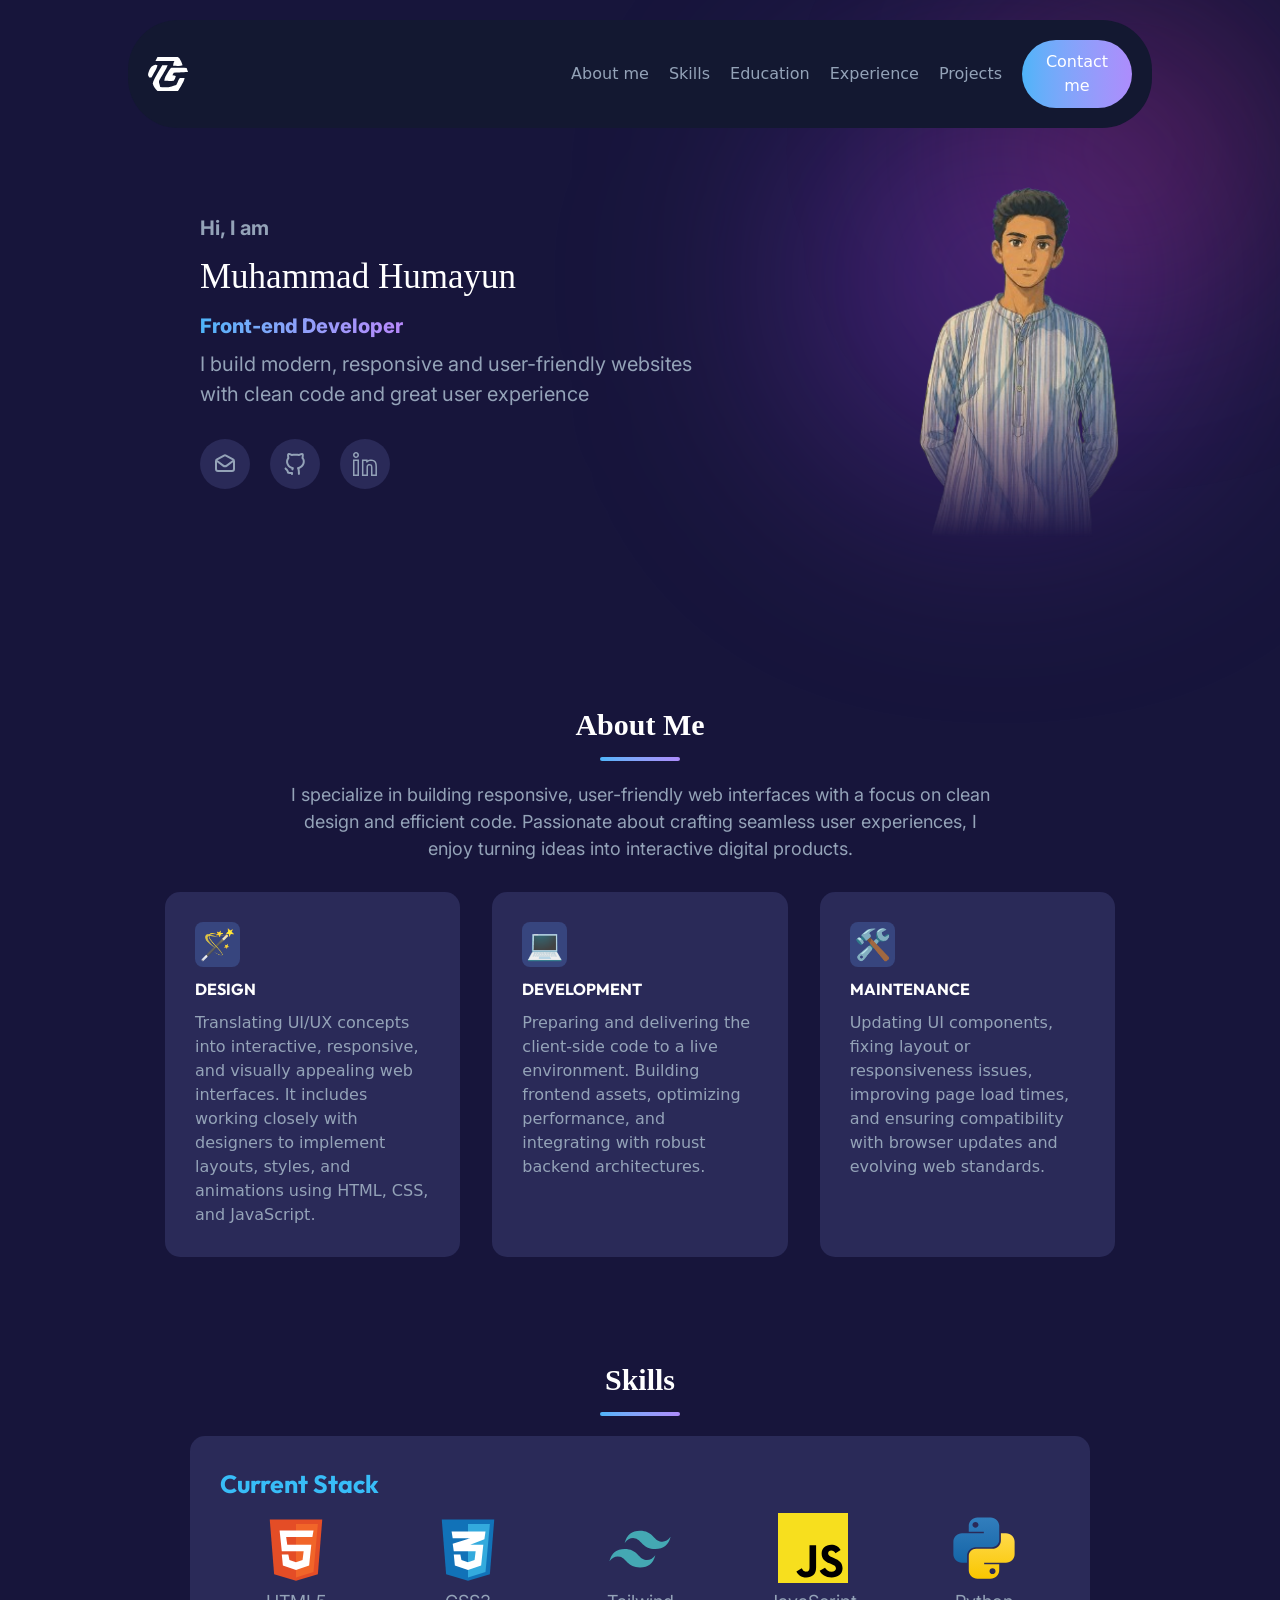
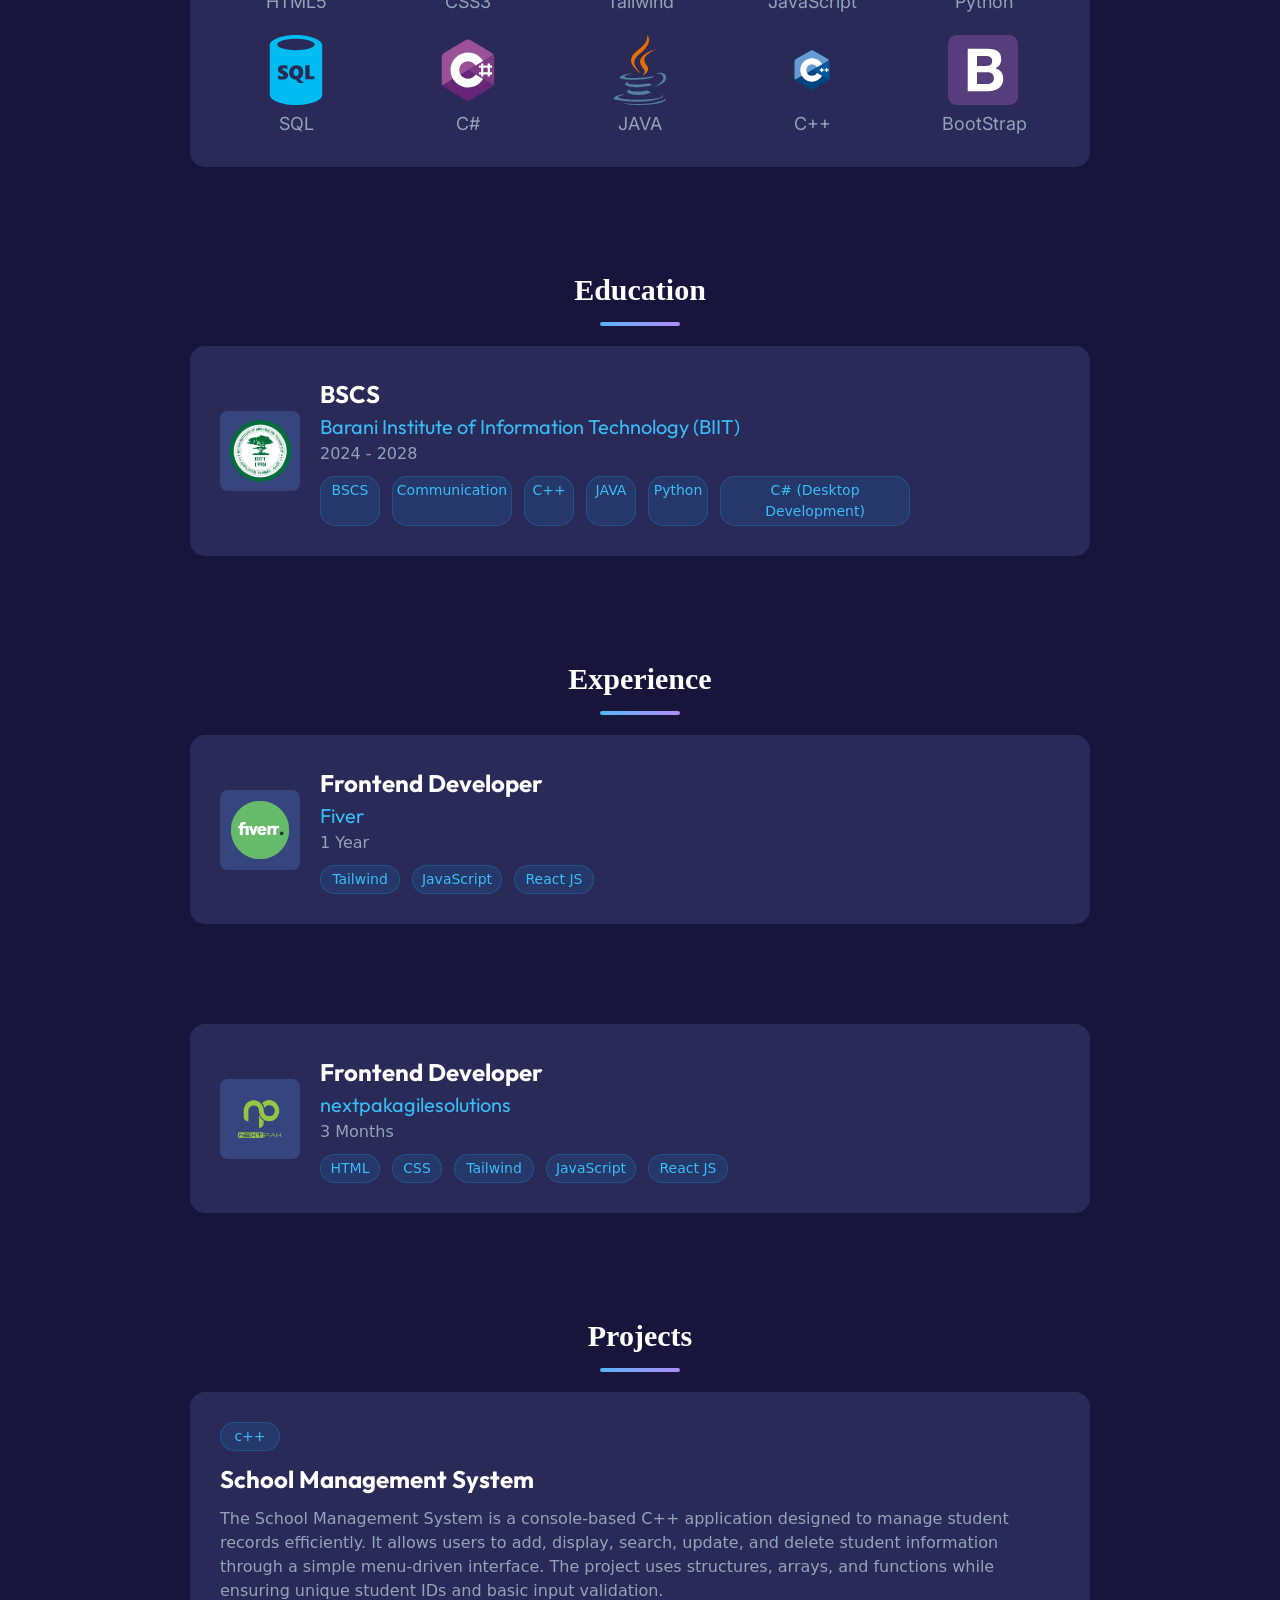
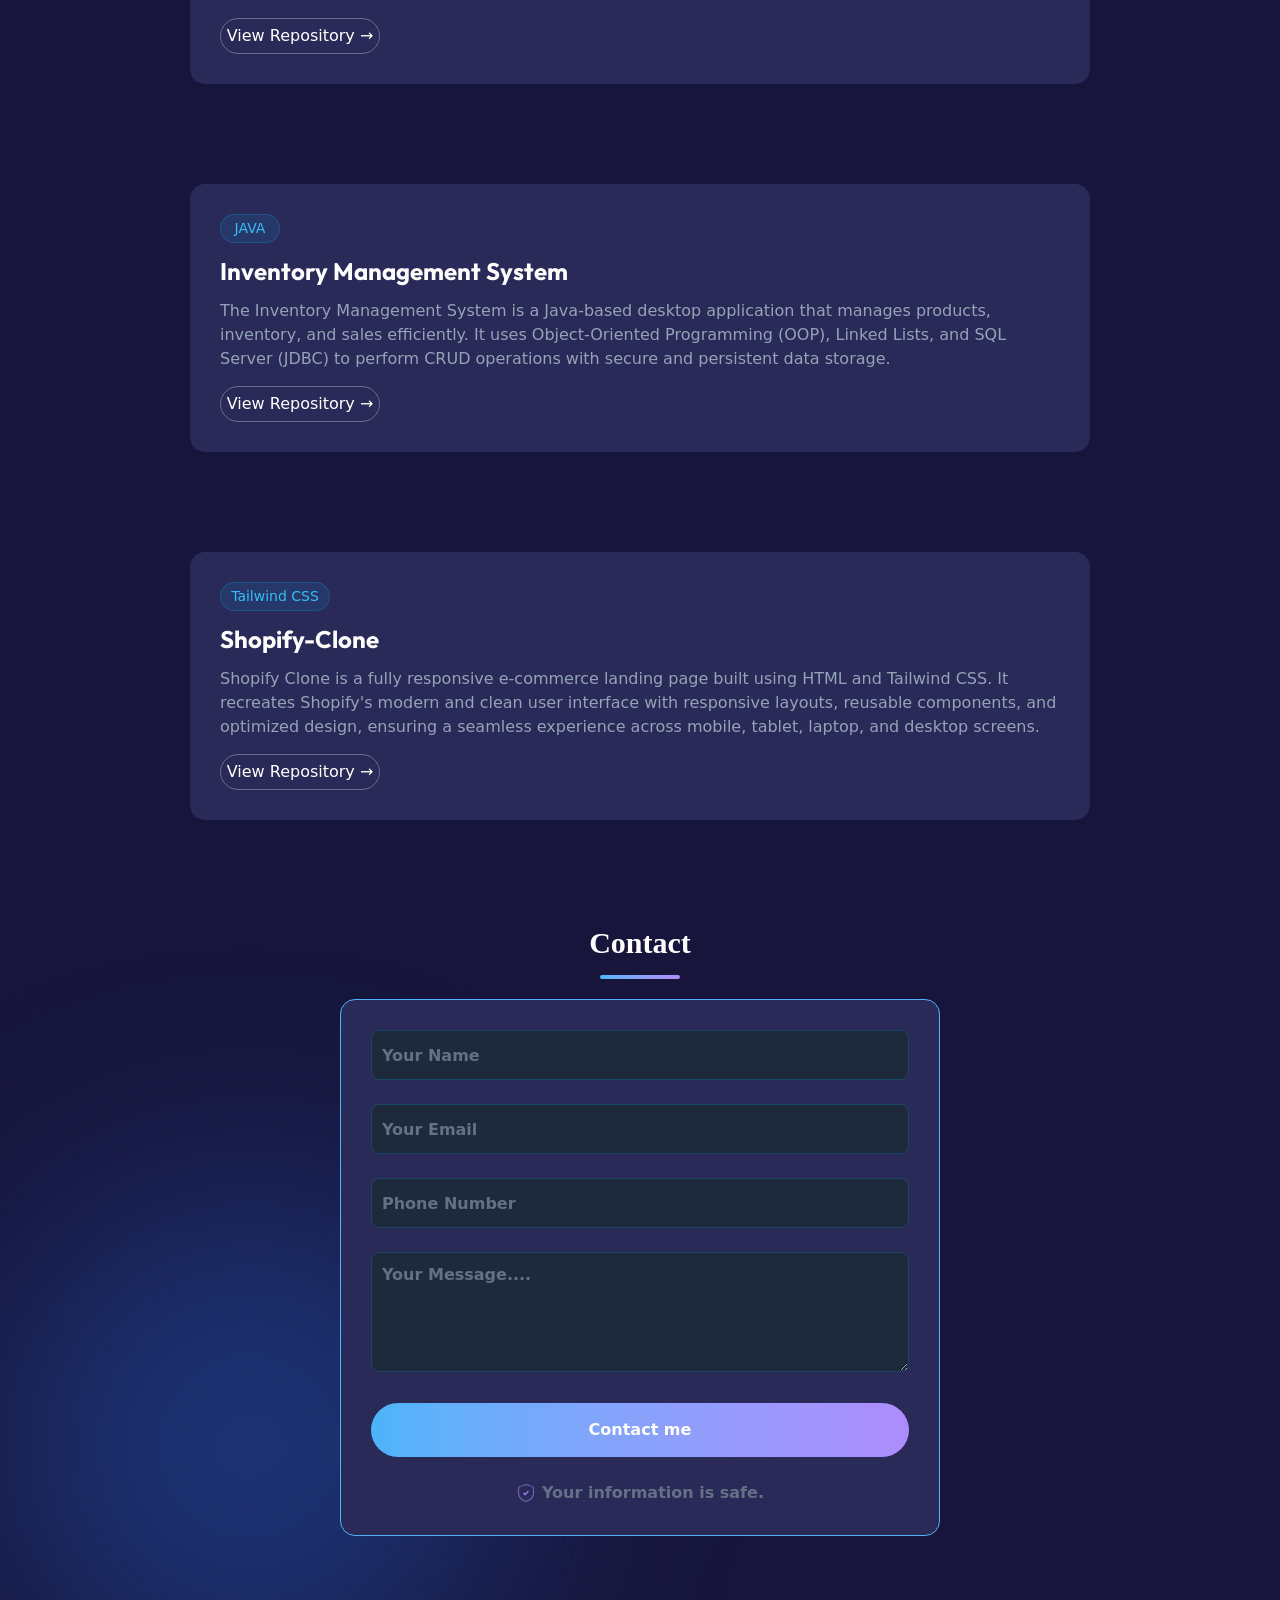
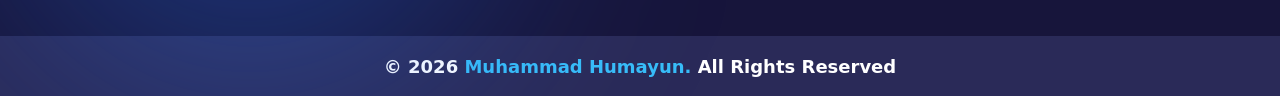
==== index.html @ 706c86c4 "Portfolio finished 01" ====
<!DOCTYPE html>
<html lang="en">

<head>
    <meta charset="UTF-8">
    <meta name="viewport" content="width=device-width, initial-scale=1.0">
    <link rel="stylesheet" href="./src/output.css">
    <link rel="preconnect" href="https://fonts.googleapis.com">
    <link rel="preconnect" href="https://fonts.gstatic.com" crossorigin>
    <link
        href="https://fonts.googleapis.com/css2?family=Bungee&family=Inter:ital,opsz,wght@0,14..32,100..900;1,14..32,100..900&family=Open+Sans:ital,wght@0,300..800;1,300..800&family=Poppins:ital,wght@0,100;0,200;0,300;0,400;0,500;0,600;0,700;0,800;0,900;1,100;1,200;1,300;1,400;1,500;1,600;1,700;1,800;1,900&display=swap"
        rel="stylesheet">
    <link rel="preconnect" href="https://fonts.googleapis.com">
    <link rel="preconnect" href="https://fonts.gstatic.com" crossorigin>
    <link
        href="https://fonts.googleapis.com/css2?family=Bungee&family=Cherry+Cream+Soda&family=Inter:ital,opsz,wght@0,14..32,100..900;1,14..32,100..900&family=Kumar+One+Outline&family=Open+Sans:ital,wght@0,300..800;1,300..800&family=Outfit:wght@100..900&family=Poppins:ital,wght@0,100;0,200;0,300;0,400;0,500;0,600;0,700;0,800;0,900;1,100;1,200;1,300;1,400;1,500;1,600;1,700;1,800;1,900&display=swap"
        rel="stylesheet">
    <link rel="preconnect" href="https://fonts.googleapis.com">
    <link rel="preconnect" href="https://fonts.gstatic.com" crossorigin>
    <link
        href="https://fonts.googleapis.com/css2?family=Bungee&family=Cherry+Cream+Soda&family=Inter:ital,opsz,wght@0,14..32,100..900;1,14..32,100..900&family=Kumar+One+Outline&family=Open+Sans:ital,wght@0,300..800;1,300..800&family=Outfit:wght@100..900&family=Poppins:ital,wght@0,100;0,200;0,300;0,400;0,500;0,600;0,700;0,800;0,900;1,100;1,200;1,300;1,400;1,500;1,600;1,700;1,800;1,900&display=swap"
        rel="stylesheet">
    <link rel="stylesheet" href="https://unpkg.com/aos@2.3.4/dist/aos.css">
    <title>Portfolio</title>

</head>

<body>
    <div class="bg-[#17153B] relative overflow-hidden">
        <div
            class="absolute bottom-0 left-0 w-[500px] h-[500px] bg-blue-500/30 blur-[120px] rounded-full pointer-events-none">
        </div>
        <div
            class="absolute top-20 right-20 w-[400px] h-[400px] bg-purple-500/30 blur-[120px] rounded-full pointer-events-none">
        </div>
        <div
            class="absolute top-0 right-0 w-[300px] h-[300px] bg-pink-500/20 blur-[100px] rounded-full pointer-events-none">
        </div>
        <nav class="z-50 fixed w-[100%] top-0 flex justify-center">
            <nav
                class="bg-[#131831] flex justify-between items-center mt-[20px] p-[20px] w-[80%] rounded-[25px] md:rounded-[50px]">
                <div>
                    <img class="w-[40px]" src="./Icons/LogoWhite.svg" alt="">
                </div>
                <div class="">
                    <ul class="hidden md:flex md:text-[#94a3b8] md:items-center md:gap-5">
                        <li><a href="#About">About me</a></li>
                        <li><a href="#Skills">Skills</a></li>
                        <li><a href="#Education">Education</a></li>
                        <li><a href="#Experience">Experience</a></li>
                        <li><a href="#Projects">Projects</a></li>
                        <li><button
                                class="rounded-[50px] bg-gradient-to-r from-[#4db4f9] to-[#ad8cfc] p-[10px] text-white w-[110px]"><a
                                    href="#Contact">Contact me</a></button></li>
                    </ul>
                </div>
                <div class="md:hidden">
                    <div class="">
                        <input class="peer hidden" type="checkbox" name="menu" id="menu">
                        <label for="menu" class="relative z-[4]">
                            <svg class="absolute top-[-20px] left-[-40px] h-[40px] text-white" viewBox="0 0 24 24"
                                fill="none" xmlns="http://www.w3.org/2000/svg">
                                <g id="SVGRepo_bgCarrier" stroke-width="0"></g>
                                <g id="SVGRepo_tracerCarrier" stroke-linecap="round" stroke-linejoin="round"></g>
                                <g id="SVGRepo_iconCarrier">
                                    <path d="M4 6H20M4 12H20M4 18H20" stroke="#ffffff" stroke-width="2"
                                        stroke-linecap="round" stroke-linejoin="round"></path>
                                </g>
                            </svg>
                        </label>
                        <div
                            class="hidden flex-col items-center fixed top-0 right-0 h-screen w-screen z-[3] peer-checked:flex">
                            <ul
                                class="flex flex-col items-center w-[75%] mt-[100px] bg-[#141931] rounded-[25px] p-[20px] text-[#94a3b8] font-[inter] font-bold">
                                <li class="mb-[20px]"><a href="#About">About me</a></li>
                                <li class="mb-[20px]"><a href="#Skills">Skills</a></li>
                                <li class="mb-[20px]"><a href="#Education">Education</a></li>
                                <li class="mb-[20px]"><a href="#Experience">Experience</a></li>
                                <li class="mb-[20px]"><a href="#Projects">Projects</a></li>
                                <li><button
                                        class="rounded-[50px] bg-gradient-to-r from-[#4db4f9] to-[#ad8cfc] p-[10px] text-white w-[150px]"><a
                                            href="#Contact">Contact me</a></button></li>
                            </ul>
                        </div>
                    </div>
                </div>
            </nav>
        </nav>
        <header
            class="flex justify-between items-center mx-[200px] mt-[145px] xl:mt-[100px] w-[100%] flex-col-reverse xl:flex-row">
            <div
                class="top-[-60px] flex flex-col items-center xl:items-start relative sm:top-[-155px] left-[-205px] xl:top-0 xl:left-0">
                <div class="flex flex-col items-center xl:items-start">
                    <p class="text-[15px] font-[inter] text-[#94a3b8] sm:text-[20px] pb-[8px] font-bold">Hi, I am</p>
                    <p class="text-[20px] mb:text-[25px] font-[cherry_cream_soda] text-white sm:text-[35px] pb-[8px]">
                        Muhammad Humayun
                    </p>
                    <p
                        class="text-[15px] bg-gradient-to-r from-[#4db4f9] to-[#b688fb] bg-clip-text text-transparent sm:text-[20px] font-[inter] font-extrabold pb-[8px]">
                        Front-end Developer</p>
                    <p class="text-[15px] font-[inter] text-[#94a3b8] sm:text-[20px] w-[70%] text-center xl:text-start">
                        I build modern, responsive and user-friendly websites with clean code and great user experience
                    </p>
                </div>
                <div class="flex mt-[30px]">
                    <div class="w-[50px] mr-[20px] p-[13px] rounded-[50px] bg-[#2a2a58]">
                        <a href="https://mail.google.com/" target="_blank"><img
                                src="./Icons/email-open-svgrepo-com.svg" alt=""></a>
                    </div>
                    <div class="w-[50px] mr-[20px] p-[13px] rounded-[50px] bg-[#2a2a58]">
                        <a href="https://github.com/HumayunCoder" target="_blank"><img
                                src="./Icons/github-svgrepo-com (1).svg" alt=""></a>
                    </div>
                    <div class="w-[50px] p-[13px] rounded-[50px] bg-[#2a2a58]">
                        <a href="https://www.linkedin.com/in/humayun-naseer-706833338" target="_blank"><img
                                src="./Icons/linkedin-svgrepo-com (3).svg" alt=""></a>
                    </div>
                </div>
            </div>
            <div>
                <img class="top-[-110px] w-[600px] pointer-events-none [mask-image:linear-gradient(to_bottom,rgba(0,0,0,1)_70%,rgba(0,0,0,0)_100%)] relative sm:top-[-195px] left-[-195px] xl:top-[-65px]"
                    src="./Icons/WhatsApp_Image_2026-06-10_at_3.42.20_PM-removebg-preview.png" alt="">
            </div>
        </header>
        <div class="my-[100px]" id="About" data-aos="fade-up">
            <div class="flex flex-col justify-center items-center">
                <div class="font-[cherry_cream_soda] text-white font-bold text-[30px] mb-[10px]">
                    <p>About Me</p>
                </div>
                <hr
                    class="w-[80px] h-[4px] border-0 bg-gradient-to-r from-[#4db4f9] to-[#ad8cfc] rounded-[5px] mb-[20px]">
                <div
                    class="max-w-[100%] mx-[20px] md:mx-0 text-[16px] md:w-[700px] text-center font-[inter] md:text-[18px] text-[#94a3b8] mb-[30px]">
                    <p>I specialize in building responsive, user-friendly web interfaces with a focus on clean design
                        and efficient code. Passionate about crafting seamless user experiences, I enjoy turning ideas
                        into interactive digital products.</p>
                </div>
            </div>
            <div
                class="grid-cols-1 max-w-[100%] mx-[20px] md:mx-0 md:max-w-[700px] md:mx-auto grid md:grid-cols-2 gap-8 lg:grid-cols-3 lg:max-w-[950px]">
                <div
                    class="rounded-[15px] p-[30px] bg-[#2a2a58] transition duration-300 hover:-translate-y-[10px] hover:shadow-[0_5px_10px_rgba(77,180,249,0.12)]">
                    <div class="mb-[10px] text-[30px] w-[45px] text-center rounded-[8px] bg-[#37457e]">
                        <p>🪄</p>
                    </div>
                    <div>
                        <p class="text-white mb-[10px] font-bold font-[Outfit]">DESIGN</p>
                    </div>
                    <div class="text-[inter] text-[#94a3b8] text-[16px]">
                        <p>Translating UI/UX concepts into interactive, responsive, and visually appealing web
                            interfaces. It includes working closely with designers to implement layouts, styles, and
                            animations using HTML, CSS, and JavaScript.</p>
                    </div>
                </div>
                <div
                    class="rounded-[15px] p-[30px] bg-[#2a2a58] transition duration-300 hover:-translate-y-[10px] hover:shadow-[0_5px_10px_rgba(77,180,249,0.12)]">
                    <div class="mb-[10px] text-[30px] w-[45px] text-center rounded-[8px] bg-[#37457e]">
                        <p>💻</p>
                    </div>
                    <div class="text-white mb-[10px] font-bold font-[Outfit]">
                        <p>DEVELOPMENT</p>
                    </div>
                    <div class="text-[inter] text-[#94a3b8] text-[16px]">
                        <p>Preparing and delivering the client-side code to a live environment. Building frontend
                            assets, optimizing performance, and integrating with robust backend architectures.</p>
                    </div>
                </div>
                <div
                    class="rounded-[15px] p-[30px] bg-[#2a2a58] transition duration-300 hover:-translate-y-[10px] hover:shadow-[0_5px_10px_rgba(77,180,249,0.12)]">
                    <div class="mb-[10px] text-[30px] w-[45px] text-center rounded-[8px] bg-[#37457e]">
                        <p>🛠️</p>
                    </div>
                    <div>
                        <p class="text-white mb-[10px] font-bold font-[Outfit]">MAINTENANCE</p>
                    </div>
                    <div class="text-[inter] text-[#94a3b8] text-[16px]">
                        <p>Updating UI components, fixing layout or responsiveness issues, improving page load times,
                            and ensuring compatibility with browser updates and evolving web standards.</p>
                    </div>
                </div>
            </div>
        </div>
        <div id="Skills" data-aos="fade-up">
            <div class="flex flex-col justify-center items-center">
                <div class="font-[cherry_cream_soda] text-white font-bold text-[30px] mb-[10px]">Skills</div>
                <hr
                    class="w-[80px] h-[4px] border-0 bg-gradient-to-r from-[#4db4f9] to-[#ad8cfc] rounded-[5px] mb-[20px]">
            </div>

            <div
                class="bg-[#2a2a58] rounded-[15px] max-w-[100%] mx-[20px] md:mx-0 md:max-w-[730px] lg:max-w-[900px] md:mx-auto mb-[100px] p-[10px] sm:p-[30px]">
                <p class="text-[#38bdf8] font-[Outfit] text-[20px] sm:text-[25px] font-bold pb-[10px]">Current Stack</p>
                <div class="grid grid-cols-3 sm:grid-cols-4 md:grid-cols-5 gap-5 justify-items-center text-center">
                    <div class="transition duration-300 hover:-translate-y-[10px]">
                        <svg class="w-[40px] sm:w-[70px]" viewBox="0 0 32 32" fill="none"
                            xmlns="http://www.w3.org/2000/svg">
                            <g id="SVGRepo_bgCarrier" stroke-width="0"></g>
                            <g id="SVGRepo_tracerCarrier" stroke-linecap="round" stroke-linejoin="round"></g>
                            <g id="SVGRepo_iconCarrier">
                                <path d="M6 28L4 3H28L26 28L16 31L6 28Z" fill="#E44D26"></path>
                                <path d="M26 5H16V29.5L24 27L26 5Z" fill="#F16529"></path>
                                <path
                                    d="M9.5 17.5L8.5 8H24L23.5 11H11.5L12 14.5H23L22 24L16 26L10 24L9.5 19H12.5L13 21.5L16 22.5L19 21.5L19.5 17.5H9.5Z"
                                    fill="white"></path>
                            </g>
                        </svg>
                        <p class="font-[Inter] text-[14px] sm:text-[18px] text-[#94a3b8] pt-[5px]">HTML5</p>
                    </div>
                    <div class="transition duration-300 hover:-translate-y-[10px]">
                        <svg class="w-[40px] sm:w-[70px]" viewBox="0 0 32 32" fill="none"
                            xmlns="http://www.w3.org/2000/svg">
                            <g id="SVGRepo_bgCarrier" stroke-width="0"></g>
                            <g id="SVGRepo_tracerCarrier" stroke-linecap="round" stroke-linejoin="round"></g>
                            <g id="SVGRepo_iconCarrier">
                                <path d="M6 28L4 3H28L26 28L16 31L6 28Z" fill="#1172B8"></path>
                                <path d="M26 5H16V29.5L24 27L26 5Z" fill="#33AADD"></path>
                                <path
                                    d="M19.5 17.5H9.5L9 14L17 11.5H9L8.5 8.5H24L23.5 12L17 14.5H23L22 24L16 26L10 24L9.5 19H12.5L13 21.5L16 22.5L19 21.5L19.5 17.5Z"
                                    fill="white"></path>
                            </g>
                        </svg>
                        <p class="font-[Inter] text-[14px] sm:text-[18px] text-[#94a3b8] pt-[5px]">CSS3</p>
                    </div>
                    <div class="transition duration-300 hover:-translate-y-[10px]">
                        <svg class="w-[40px] sm:w-[70px]" viewBox="0 0 32 32" xmlns="http://www.w3.org/2000/svg"
                            fill="#000000">
                            <g id="SVGRepo_bgCarrier" stroke-width="0"></g>
                            <g id="SVGRepo_tracerCarrier" stroke-linecap="round" stroke-linejoin="round"></g>
                            <g id="SVGRepo_iconCarrier">
                                <title>file_type_tailwind</title>
                                <path
                                    d="M9,13.7q1.4-5.6,7-5.6c5.6,0,6.3,4.2,9.1,4.9q2.8.7,4.9-2.1-1.4,5.6-7,5.6c-5.6,0-6.3-4.2-9.1-4.9Q11.1,10.9,9,13.7ZM2,22.1q1.4-5.6,7-5.6c5.6,0,6.3,4.2,9.1,4.9q2.8.7,4.9-2.1-1.4,5.6-7,5.6c-5.6,0-6.3-4.2-9.1-4.9Q4.1,19.3,2,22.1Z"
                                    style="fill:#44a8b3"></path>
                            </g>
                        </svg>
                        <p class="font-[Inter] text-[14px] sm:text-[18px] text-[#94a3b8] pt-[5px]">Tailwind</p>
                    </div>
                    <div class="transition duration-300 hover:-translate-y-[10px]">
                        <svg class="w-[40px] sm:w-[70px] ml-[15px] sm:ml-[10px]" viewBox="0 0 256 256" version="1.1"
                            xmlns="http://www.w3.org/2000/svg" xmlns:xlink="http://www.w3.org/1999/xlink"
                            preserveAspectRatio="xMidYMid" fill="#000000">
                            <g id="SVGRepo_bgCarrier" stroke-width="0"></g>
                            <g id="SVGRepo_tracerCarrier" stroke-linecap="round" stroke-linejoin="round"></g>
                            <g id="SVGRepo_iconCarrier">
                                <g>
                                    <path d="M0,0 L256,0 L256,256 L0,256 L0,0 Z" fill="#F7DF1E"> </path>
                                    <path
                                        d="M67.311746,213.932292 L86.902654,202.076241 C90.6821079,208.777346 94.1202286,214.447137 102.367086,214.447137 C110.272203,214.447137 115.256076,211.354819 115.256076,199.326883 L115.256076,117.528787 L139.313575,117.528787 L139.313575,199.666997 C139.313575,224.58433 124.707759,235.925943 103.3984,235.925943 C84.1532952,235.925943 72.9819429,225.958603 67.3113397,213.93026"
                                        fill="#000000"> </path>
                                    <path
                                        d="M152.380952,211.354413 L171.969422,200.0128 C177.125994,208.433981 183.827911,214.619835 195.684368,214.619835 C205.652521,214.619835 212.009041,209.635962 212.009041,202.762159 C212.009041,194.513676 205.479416,191.592025 194.481168,186.78207 L188.468419,184.202565 C171.111213,176.81473 159.597308,167.53534 159.597308,147.944838 C159.597308,129.901308 173.344508,116.153295 194.825752,116.153295 C210.119924,116.153295 221.117765,121.48094 229.021663,135.400432 L210.29059,147.428775 C206.166146,140.040127 201.699556,137.119289 194.826159,137.119289 C187.78047,137.119289 183.312254,141.587098 183.312254,147.428775 C183.312254,154.646349 187.78047,157.568406 198.089956,162.036622 L204.103924,164.614095 C224.553448,173.378641 236.067352,182.313448 236.067352,202.418387 C236.067352,224.071924 219.055137,235.927975 196.200432,235.927975 C173.860978,235.927975 159.425829,225.274311 152.381359,211.354413"
                                        fill="#000000"> </path>
                                </g>
                            </g>
                        </svg>
                        <p class="font-[Inter] text-[14px] sm:text-[18px] text-[#94a3b8] pt-[5px]">JavaScript</p>
                    </div>
                    <div class="transition duration-300 hover:-translate-y-[10px]">
                        <svg class="w-[40px] sm:w-[70px]" viewBox="0 0 32 32" fill="none"
                            xmlns="http://www.w3.org/2000/svg">
                            <g id="SVGRepo_bgCarrier" stroke-width="0"></g>
                            <g id="SVGRepo_tracerCarrier" stroke-linecap="round" stroke-linejoin="round"></g>
                            <g id="SVGRepo_iconCarrier">
                                <path fill-rule="evenodd" clip-rule="evenodd"
                                    d="M13.0164 2C10.8193 2 9.03825 3.72453 9.03825 5.85185V8.51852H15.9235V9.25926H5.97814C3.78107 9.25926 2 10.9838 2 13.1111L2 18.8889C2 21.0162 3.78107 22.7407 5.97814 22.7407H8.27322V19.4815C8.27322 17.3542 10.0543 15.6296 12.2514 15.6296H19.5956C21.4547 15.6296 22.9617 14.1704 22.9617 12.3704V5.85185C22.9617 3.72453 21.1807 2 18.9836 2H13.0164ZM12.0984 6.74074C12.8589 6.74074 13.4754 6.14378 13.4754 5.40741C13.4754 4.67103 12.8589 4.07407 12.0984 4.07407C11.3378 4.07407 10.7213 4.67103 10.7213 5.40741C10.7213 6.14378 11.3378 6.74074 12.0984 6.74074Z"
                                    fill="url(#paint0_linear_87_8204)"></path>
                                <path fill-rule="evenodd" clip-rule="evenodd"
                                    d="M18.9834 30C21.1805 30 22.9616 28.2755 22.9616 26.1482V23.4815L16.0763 23.4815L16.0763 22.7408L26.0217 22.7408C28.2188 22.7408 29.9998 21.0162 29.9998 18.8889V13.1111C29.9998 10.9838 28.2188 9.25928 26.0217 9.25928L23.7266 9.25928V12.5185C23.7266 14.6459 21.9455 16.3704 19.7485 16.3704L12.4042 16.3704C10.5451 16.3704 9.03809 17.8296 9.03809 19.6296L9.03809 26.1482C9.03809 28.2755 10.8192 30 13.0162 30H18.9834ZM19.9015 25.2593C19.1409 25.2593 18.5244 25.8562 18.5244 26.5926C18.5244 27.329 19.1409 27.9259 19.9015 27.9259C20.662 27.9259 21.2785 27.329 21.2785 26.5926C21.2785 25.8562 20.662 25.2593 19.9015 25.2593Z"
                                    fill="url(#paint1_linear_87_8204)"></path>
                                <defs>
                                    <linearGradient id="paint0_linear_87_8204" x1="12.4809" y1="2" x2="12.4809"
                                        y2="22.7407" gradientUnits="userSpaceOnUse">
                                        <stop stop-color="#327EBD"></stop>
                                        <stop offset="1" stop-color="#1565A7"></stop>
                                    </linearGradient>
                                    <linearGradient id="paint1_linear_87_8204" x1="19.519" y1="9.25928" x2="19.519"
                                        y2="30" gradientUnits="userSpaceOnUse">
                                        <stop stop-color="#FFDA4B"></stop>
                                        <stop offset="1" stop-color="#F9C600"></stop>
                                    </linearGradient>
                                </defs>
                            </g>
                        </svg>
                        <p class="font-[Inter] text-[14px] sm:text-[18px] text-[#94a3b8] pt-[5px]">Python</p>
                    </div>
                    <div class="transition duration-300 hover:-translate-y-[10px]">
                        <svg class="w-[40px] sm:w-[70px]" viewBox="-8.78 0 70 70"
                            xmlns:dc="http://purl.org/dc/elements/1.1/" xmlns:cc="http://creativecommons.org/ns#"
                            xmlns:rdf="http://www.w3.org/1999/02/22-rdf-syntax-ns#" xmlns="http://www.w3.org/2000/svg"
                            fill="#000000">
                            <g id="SVGRepo_bgCarrier" stroke-width="0"></g>
                            <g id="SVGRepo_tracerCarrier" stroke-linecap="round" stroke-linejoin="round"></g>
                            <g id="SVGRepo_iconCarrier">
                                <metadata>
                                    <rdf:rdf>
                                        <cc:work>
                                            <dc:subject> Data </dc:subject>
                                            <dc:identifier> sql-database-generic </dc:identifier>
                                            <dc:title> SQL Database (Generic) </dc:title>
                                            <dc:format> image/svg+xml </dc:format>
                                            <dc:publisher> Amido Limited </dc:publisher>
                                            <dc:creator> Richard Slater </dc:creator>
                                            <dc:type rdf:resource="http://purl.org/dc/dcmitype/StillImage"></dc:type>
                                        </cc:work>
                                    </rdf:rdf>
                                </metadata>
                                <path
                                    d="m 852.97077,1013.9363 c -6.55238,-0.4723 -13.02857,-2.1216 -17.00034,-4.3296 -2.26232,-1.2576 -3.98589,-2.8032 -4.66223,-4.1807 l -0.4024,-0.8196 0,-25.70807 0,-25.7081 0.31843,-0.6465 c 1.42297,-2.889 5.96432,-5.4935 12.30378,-7.0562 2.15195,-0.5305 5.2586,-1.0588 7.79304,-1.3252 2.58797,-0.2721 9.44765,-0.2307 12.02919,0.073 6.86123,0.8061 12.69967,2.6108 16.29768,5.0377 1.38756,0.9359 2.81137,2.4334 3.29371,3.4642 l 0.41358,0.8838 -0.0354,25.6303 -0.0354,25.63047 -0.33195,0.6744 c -0.18257,0.3709 -0.73406,1.1007 -1.22553,1.6216 -2.99181,3.1715 -9.40919,5.5176 -17.8267,6.5172 -1.71567,0.2038 -9.16916,0.3686 -10.92937,0.2417 z m 12.07501,-22.02839 c -0.0252,-0.0657 -1.00472,-0.93831 -2.17671,-1.93922 -1.17199,-1.00091 -2.18138,-1.86687 -2.24309,-1.92436 -0.0617,-0.0575 0.15481,-0.26106 0.48117,-0.45237 0.32635,-0.19131 0.95163,-0.7235 1.3895,-1.18265 1.2805,-1.34272 1.88466,-3.00131 1.88466,-5.17388 0,-2.1388 -0.65162,-3.8645 -1.95671,-5.1818 -1.31533,-1.3278 -2.82554,-1.8983 -5.02486,-1.8983 -3.39007,0 -5.99368,1.9781 -6.82468,5.1851 -0.28586,1.1031 -0.28432,3.33211 0.003,4.31023 0.74941,2.55136 2.79044,4.40434 5.33062,4.83946 0.8596,0.14724 0.97605,0.21071 1.5621,0.85144 0.34829,0.38078 1.06301,1.14085 1.58827,1.68904 l 0.95501,0.9967 2.53878,0 c 1.39633,0 2.51816,-0.0537 2.49296,-0.11939 z m -8.70653,-7.10848 c -0.61119,-0.31868 -0.84225,-0.56599 -1.19079,-1.27453 -0.26919,-0.54724 -0.31522,-0.85851 -0.31824,-2.15197 -0.003,-1.3143 0.0388,-1.5983 0.31987,-2.169 0.45985,-0.9339 1.09355,-1.376 2.07384,-1.4469 1.36454,-0.099 2.15217,0.5707 2.56498,2.1801 0.50612,1.97321 -0.0504,4.07107 -1.26471,4.76729 -0.63707,0.36527 -1.58737,0.40659 -2.18495,0.095 z m -11.25315,3.66269 c 2.66179,-0.5048 4.1728,-2.0528 4.1728,-4.27495 0,-1.97137 -0.97548,-3.12004 -3.6716,-4.32364 -1.54338,-0.689 -2.10241,-1.1215 -2.10241,-1.6268 0,-0.4188 0.53052,-0.8777 1.14813,-0.993 0.60302,-0.1126 2.20237,0.1652 3.14683,0.5467 l 0.79167,0.3198 0,-1.7524 0,-1.7525 -0.85923,-0.1906 c -0.53103,-0.1178 -1.64689,-0.1885 -2.92137,-0.1849 -1.80528,0 -2.15881,0.044 -2.83818,0.3138 -1.98445,0.7878 -2.92613,2.1298 -2.91107,4.1485 0.0141,1.8898 1.01108,3.06864 3.49227,4.12912 1.46399,0.62572 2.05076,1.10218 2.05076,1.66522 0,1.1965 -1.99362,1.34375 -4.10437,0.30315 -0.57805,-0.28498 -1.09739,-0.54137 -1.1541,-0.56976 -0.0567,-0.0284 -0.10311,0.79023 -0.10311,1.81917 0,1.86239 0.002,1.87137 0.33919,1.99974 1.26979,0.48278 4.07626,0.69787 5.52379,0.42335 z m 30.4308,-1.72766 0,-1.58098 -2.40584,0 -2.40583,0 0,-5.43035 0,-5.4303 -2.13089,0 -2.13088,0 0,7.0113 0,7.01131 4.53672,0 4.53672,0 0,-1.58098 z m -14.84745,-27.70503 c 4.23447,-0.2937 7.4086,-0.8482 10.20178,-1.7821 2.78264,-0.9304 4.42643,-2.0562 4.79413,-3.2834 0.14166,-0.4729 0.13146,-0.6523 -0.0665,-1.1708 -0.88775,-2.3245 -5.84694,-4.1104 -13.42493,-4.8345 -3.24154,-0.3098 -9.13671,-0.2094 -12.22745,0.2081 -4.71604,0.6372 -8.54333,1.8208 -10.2451,3.1683 -3.44251,2.726 0.19793,5.7242 8.66397,7.1354 3.67084,0.6119 8.42674,0.828 12.30414,0.559 z"
                                    fill="#00bcf2" transform="translate(-830.906 -943.981)"></path>
                            </g>
                        </svg>
                        <p class="font-[Inter] text-[14px] sm:text-[18px] text-[#94a3b8] pt-[5px]">SQL</p>
                    </div>
                    <div class="transition duration-300 hover:-translate-y-[10px]">
                        <svg class="w-[40px] sm:w-[70px]" viewBox="0 0 32 32" fill="none"
                            xmlns="http://www.w3.org/2000/svg">
                            <g id="SVGRepo_bgCarrier" stroke-width="0"></g>
                            <g id="SVGRepo_tracerCarrier" stroke-linecap="round" stroke-linejoin="round"></g>
                            <g id="SVGRepo_iconCarrier">
                                <path
                                    d="M27.6947 22.9999C27.883 22.6617 28 22.2807 28 21.9385V10.0613C28 9.71913 27.8831 9.33818 27.6947 9L16 16L27.6947 22.9999Z"
                                    fill="#7F3A86"></path>
                                <path
                                    d="M17.0395 29.7433L26.9611 23.8047C27.2469 23.6336 27.5067 23.3382 27.695 23L16.0003 16L4.30566 23C4.49398 23.3382 4.75382 23.6337 5.03955 23.8047L14.9611 29.7433C15.5326 30.0855 16.468 30.0855 17.0395 29.7433Z"
                                    fill="#662579"></path>
                                <path
                                    d="M27.6947 8.99996C27.5064 8.6617 27.2465 8.36629 26.9608 8.19521L17.0392 2.25662C16.4677 1.91446 15.5323 1.91446 14.9608 2.25662L5.03922 8.19521C4.46761 8.53729 4 9.37709 4 10.0613V21.9386C4 22.2807 4.11694 22.6618 4.30533 23L16 16L27.6947 8.99996Z"
                                    fill="#9A5196"></path>
                                <path
                                    d="M16.0385 24C11.6061 24 8 20.4112 8 16C8 11.5888 11.6061 8 16.0385 8C18.8458 8 21.4674 9.47569 22.919 11.8618L19.4765 13.9265C18.7492 12.736 17.4399 12 16.0385 12C13.8222 12 12.0193 13.7944 12.0193 16C12.0193 18.2056 13.8222 20 16.0385 20C17.4362 20 18.7421 19.2681 19.4707 18.0832L22.9205 20.1359C21.4692 22.5234 18.8467 24 16.0385 24Z"
                                    fill="white"></path>
                                <path fill-rule="evenodd" clip-rule="evenodd"
                                    d="M25.0001 13V13.9974H22.9999V13H22.0001V13.9974H21V15H22.0001V16.9948H21V18H22.0001V19H22.9999L23 18H25.0001V19H25.9999V18H27V17H25.9999V15H27V13.9974H25.9999V13H25.0001ZM25.0001 17V15H22.9999V16.9948L25.0001 17Z"
                                    fill="white"></path>
                            </g>
                        </svg>
                        <p class="font-[Inter] text-[14px] sm:text-[18px] text-[#94a3b8] pt-[5px]">C#</p>
                    </div>
                    <div class="transition duration-300 hover:-translate-y-[10px]">
                        <svg class="w-[40px] sm:w-[70px]" viewBox="0 0 32 32" fill="none"
                            xmlns="http://www.w3.org/2000/svg">
                            <g id="SVGRepo_bgCarrier" stroke-width="0"></g>
                            <g id="SVGRepo_tracerCarrier" stroke-linecap="round" stroke-linejoin="round"></g>
                            <g id="SVGRepo_iconCarrier">
                                <path
                                    d="M16.0497 8.44062C22.6378 3.32607 19.2566 0 19.2566 0C19.7598 5.28738 13.813 6.53583 12.2189 10.1692C11.1312 12.6485 12.9638 14.8193 16.0475 17.5554C15.7749 16.9494 15.3544 16.3606 14.9288 15.7645C13.4769 13.7313 11.9645 11.6132 16.0497 8.44062Z"
                                    fill="#E76F00"></path>
                                <path
                                    d="M17.1015 18.677C17.1015 18.677 19.0835 17.0779 17.5139 15.3008C12.1931 9.27186 23.3333 6.53583 23.3333 6.53583C16.5317 9.8125 17.5471 11.7574 19.2567 14.1202C21.0871 16.6538 17.1015 18.677 17.1015 18.677Z"
                                    fill="#E76F00"></path>
                                <path
                                    d="M22.937 23.4456C29.0423 20.3258 26.2195 17.3278 24.2492 17.7317C23.7662 17.8305 23.5509 17.9162 23.5509 17.9162C23.5509 17.9162 23.7302 17.64 24.0726 17.5204C27.9705 16.1729 30.9682 21.4949 22.8143 23.6028C22.8143 23.6029 22.9088 23.5198 22.937 23.4456Z"
                                    fill="#5382A1"></path>
                                <path
                                    d="M10.233 19.4969C6.41312 18.9953 12.3275 17.6139 12.3275 17.6139C12.3275 17.6139 10.0307 17.4616 7.20592 18.8043C3.86577 20.3932 15.4681 21.1158 21.474 19.5625C22.0984 19.1432 22.9614 18.7798 22.9614 18.7798C22.9614 18.7798 20.5037 19.2114 18.0561 19.4145C15.0612 19.6612 11.8459 19.7093 10.233 19.4969Z"
                                    fill="#5382A1"></path>
                                <path
                                    d="M11.6864 22.4758C9.55624 22.2592 10.951 21.2439 10.951 21.2439C5.43898 23.0429 14.0178 25.083 21.7199 22.8682C20.9012 22.5844 20.3806 22.0653 20.3806 22.0653C16.6163 22.7781 14.441 22.7553 11.6864 22.4758Z"
                                    fill="#5382A1"></path>
                                <path
                                    d="M12.6145 25.6991C10.486 25.4585 11.7295 24.7474 11.7295 24.7474C6.72594 26.1222 14.7729 28.9625 21.1433 26.2777C20.0999 25.8787 19.3528 25.4181 19.3528 25.4181C16.5111 25.9469 15.1931 25.9884 12.6145 25.6991Z"
                                    fill="#5382A1"></path>
                                <path
                                    d="M25.9387 27.3388C25.9387 27.3388 26.8589 28.0844 24.9252 28.6612C21.2481 29.7566 9.62093 30.0874 6.39094 28.7049C5.22984 28.2082 7.40723 27.5189 8.09215 27.3742C8.80646 27.2219 9.21466 27.2503 9.21466 27.2503C7.9234 26.3558 0.868489 29.0067 5.63111 29.7659C18.6195 31.8372 29.3077 28.8331 25.9387 27.3388Z"
                                    fill="#5382A1"></path>
                                <path
                                    d="M28 28.9679C27.7869 31.6947 18.7877 32.2683 12.9274 31.8994C9.10432 31.6583 8.33812 31.0558 8.32691 31.047C11.9859 31.6402 18.1549 31.7482 23.1568 30.8225C27.5903 30.0016 28 28.9679 28 28.9679Z"
                                    fill="#5382A1"></path>
                            </g>
                        </svg>
                        <p class="font-[Inter] text-[14px] sm:text-[18px] text-[#94a3b8] pt-[5px]">JAVA</p>
                    </div>
                    <div class="transition duration-300 hover:-translate-y-[10px]">
                        <svg class="w-[40px] sm:w-[70px]" viewBox="0 0 64 64" fill="none"
                            xmlns="http://www.w3.org/2000/svg">
                            <g id="SVGRepo_bgCarrier" stroke-width="0"></g>
                            <g id="SVGRepo_tracerCarrier" stroke-linecap="round" stroke-linejoin="round"></g>
                            <g id="SVGRepo_iconCarrier">
                                <path
                                    d="M47.593 41.008c.251-.435.407-.925.407-1.365V24.367c0-.44-.156-.93-.407-1.364L32 32.005l15.593 9.003z"
                                    fill="#00599C"></path>
                                <path
                                    d="m33.386 49.68 13.228-7.637c.381-.22.728-.6.979-1.035L32 32.005l-15.593 9.003c.251.435.598.815.979 1.035l13.228 7.637c.762.44 2.01.44 2.772 0z"
                                    fill="#004482"></path>
                                <path
                                    d="M47.593 23.003c-.251-.436-.598-.815-.979-1.035L33.386 14.33c-.762-.44-2.01-.44-2.772 0l-13.228 7.638c-.762.44-1.386 1.52-1.386 2.4v15.275c0 .44.156.93.407 1.365L32 32.005l15.593-9.002z"
                                    fill="#659AD2"></path>
                                <path
                                    d="M32 42.672c-5.882 0-10.667-4.785-10.667-10.667S26.118 21.338 32 21.338c3.795 0 7.335 2.043 9.237 5.33l-4.616 2.672A5.356 5.356 0 0 0 32 26.672a5.34 5.34 0 0 0-5.333 5.333A5.34 5.34 0 0 0 32 37.34a5.356 5.356 0 0 0 4.621-2.669l4.616 2.671A10.705 10.705 0 0 1 32 42.671z"
                                    fill="#ffffff"></path>
                                <path
                                    d="M42.667 31.413H41.48v-1.186h-1.185v1.186h-1.185v1.185h1.185v1.185h1.185v-1.185h1.186v-1.185zM47.111 31.413h-1.185v-1.186H44.74v1.186h-1.185v1.185h1.185v1.185h1.185v-1.185h1.185v-1.185z"
                                    fill="#ffffff"></path>
                            </g>
                        </svg>
                        <p class="font-[Inter] text-[18px] text-[#94a3b8] pt-[5px]">C++</p>
                    </div>
                    <div class="transition duration-300 hover:-translate-y-[10px]">
                        <svg class="w-[40px] sm:w-[70px] ml-[12px] sm:ml-[6px]" viewBox="0 0 256 256" version="1.1"
                            xmlns="http://www.w3.org/2000/svg" xmlns:xlink="http://www.w3.org/1999/xlink"
                            preserveAspectRatio="xMidYMid" fill="#000000">
                            <g id="SVGRepo_bgCarrier" stroke-width="0"></g>
                            <g id="SVGRepo_tracerCarrier" stroke-linecap="round" stroke-linejoin="round"></g>
                            <g id="SVGRepo_iconCarrier">
                                <g>
                                    <path
                                        d="M0,222.991225 C0,241.223474 14.7785318,256 33.0087747,256 L222.991225,256 C241.223474,256 256,241.221468 256,222.991225 L256,33.0087747 C256,14.7765263 241.221468,0 222.991225,0 L33.0087747,0 C14.7765263,0 0,14.7785318 0,33.0087747 L0,222.991225 Z"
                                        fill="#563D7C"> </path>
                                    <path
                                        d="M106.157563,113.238095 L106.157563,76.9845938 L138.069328,76.9845938 C141.108559,76.9845938 144.039202,77.2378593 146.861345,77.7443978 C149.683488,78.2509362 152.179961,79.1554557 154.35084,80.4579832 C156.52172,81.7605107 158.258397,83.5695496 159.560924,85.8851541 C160.863452,88.2007585 161.514706,91.1675823 161.514706,94.7857143 C161.514706,101.298352 159.560944,106.001853 155.653361,108.896359 C151.745779,111.790864 146.752832,113.238095 140.67437,113.238095 L106.157563,113.238095 L106.157563,113.238095 Z M72.07493,50.5 L72.07493,205.5 L147.186975,205.5 C154.133788,205.5 160.899594,204.631661 167.484594,202.894958 C174.069594,201.158255 179.93088,198.480877 185.068627,194.862745 C190.206375,191.244613 194.294803,186.577293 197.334034,180.860644 C200.373264,175.143996 201.892857,168.37819 201.892857,160.563025 C201.892857,150.866431 199.541107,142.581033 194.837535,135.706583 C190.133963,128.832132 183.00635,124.020088 173.454482,121.270308 C180.401295,117.941627 185.647508,113.672295 189.193277,108.462185 C192.739047,103.252075 194.511905,96.7395349 194.511905,88.9243697 C194.511905,81.6881057 193.317939,75.6097352 190.929972,70.6890756 C188.542005,65.7684161 185.177193,61.8247114 180.835434,58.8578431 C176.493676,55.8909749 171.283644,53.756309 165.205182,52.4537815 C159.12672,51.151254 152.397096,50.5 145.016106,50.5 L72.07493,50.5 L72.07493,50.5 Z M106.157563,179.015406 L106.157563,136.466387 L143.279412,136.466387 C150.660401,136.466387 156.594049,138.166883 161.080532,141.567927 C165.567016,144.968971 167.810224,150.649353 167.810224,158.609244 C167.810224,162.661552 167.122789,165.990183 165.747899,168.595238 C164.373009,171.200293 162.527789,173.262597 160.212185,174.782213 C157.89658,176.301828 155.219203,177.387252 152.179972,178.038515 C149.140741,178.689779 145.956833,179.015406 142.628151,179.015406 L106.157563,179.015406 L106.157563,179.015406 Z"
                                        fill="#FFFFFF"> </path>
                                </g>
                            </g>
                        </svg>
                        <p class="font-[Inter] text-[14px] sm:text-[18px] text-[#94a3b8] pt-[5px]">BootStrap</p>
                    </div>
                </div>
            </div>
        </div>

        <div id="Education" data-aos="fade-up">
            <div class="flex flex-col justify-center items-center">
                <div class="font-[cherry_cream_soda] text-white font-bold text-[30px] mb-[10px]">Education</div>
                <hr
                    class="w-[80px] h-[4px] border-0 bg-gradient-to-r from-[#4db4f9] to-[#ad8cfc] rounded-[5px] mb-[20px]">
            </div>
            <div
                class="bg-[#2a2a58] rounded-[15px] mx-[20px] max-w-[100%] md:mx-0 md:max-w-[730px] lg:max-w-[900px] md:mx-auto mb-[100px] p-[30px] flex md:items-center items-start md:flex-row flex-col">
                <div
                    class="w-[60px] p-[3px]  mb-[5px] md:mb-0  md:w-[80px] md:p-[5px] text-center rounded-[8px] bg-[#37457e]">
                    <img src="./Icons/biit.png" alt="">
                </div>
                <div>
                    <div>
                        <p class="text-white md:ml-[20px] ml-0 text-[24px] font-bold font-[Outfit]">BSCS</p>
                        <p class="text-[#38bdf8] md:ml-[20px] ml-0 font-[Outfit] text-[15px] sm:text-[20px]">Barani
                            Institute of
                            Information Technology (BIIT)</p>
                        <p class="text-[#94a3b8] md:ml-[20px] ml-0 mb-[10px]">2024 - 2028</p>
                    </div>
                    <div class="flex flex-wrap gap-3 text-[14px] md:ml-[20px] ml-0 text-[#38bdf8]">
                        <p class="border border-sky-400/20 p-[3px] rounded-[15px] w-[60px] text-center bg-sky-400/10">
                            BSCS</p>
                        <p class="border border-sky-400/20 p-[3px] rounded-[15px] w-[120px] text-center bg-sky-400/10">
                            Communication</p>
                        <p class="border border-sky-400/20 p-[3px] rounded-[15px] w-[50px] text-center bg-sky-400/10">
                            C++</p>
                        <p class="border border-sky-400/20 p-[3px] rounded-[15px] w-[50px] text-center bg-sky-400/10">
                            JAVA</p>
                        <p class="border border-sky-400/20 p-[3px] rounded-[15px] w-[60px] text-center bg-sky-400/10">
                            Python</p>
                        <p class="border border-sky-400/20 p-[3px] rounded-[15px] w-[190px] text-center bg-sky-400/10">
                            C# (Desktop Development)</p>
                    </div>
                </div>
            </div>
        </div>
        <div id="Experience" data-aos="fade-up">
            <div class="flex flex-col justify-center items-center">
                <div class="font-[cherry_cream_soda] text-white font-bold text-[30px] mb-[10px]">Experience</div>
                <hr
                    class="w-[80px] h-[4px] border-0 bg-gradient-to-r from-[#4db4f9] to-[#ad8cfc] rounded-[5px] mb-[20px]">
            </div>
            <div
                class="bg-[#2a2a58] rounded-[15px] mx-[20px] max-w-[100%] md:mx-0 md:max-w-[730px] lg:max-w-[900px] md:mx-auto mb-[100px] p-[30px] flex md:items-center items-start md:flex-row flex-col">
                <div
                    class="w-[60px] p-[3px]  mb-[5px] md:mb-0  md:w-[80px] md:p-[5px] text-center rounded-[8px] bg-[#37457e]">
                    <img src="./Icons/fiverr.png" alt="">
                </div>
                <div>
                    <div>
                        <p class="text-white md:ml-[20px] ml-0 text-[22px] sm:text-[24px] font-bold font-[Outfit]">
                            Frontend Developer</p>
                        <p class="text-[#38bdf8] md:ml-[20px] ml-0 font-[Outfit] text-[15px] sm:text-[20px]">Fiver</p>
                        <p class="text-[#94a3b8] md:ml-[20px] ml-0 mb-[10px]">1 Year</p>
                    </div>
                    <div class="flex flex-wrap gap-3 text-[14px] md:ml-[20px] ml-0 text-[#38bdf8]">
                        <p class="border border-sky-400/20 p-[3px] rounded-[15px] w-[80px] text-center bg-sky-400/10">
                            Tailwind</p>
                        <p class="border border-sky-400/20 p-[3px] rounded-[15px] w-[90px] text-center bg-sky-400/10">
                            JavaScript</p>
                        <p class="border border-sky-400/20 p-[3px] rounded-[15px] w-[80px] text-center bg-sky-400/10">
                            React JS</p>
                    </div>

                </div>
            </div>
            <div
                class="bg-[#2a2a58] rounded-[15px] mx-[20px] max-w-[100%] md:mx-0 md:max-w-[730px] lg:max-w-[900px] md:mx-auto mb-[100px] p-[30px] flex md:items-center items-start md:flex-row flex-col">
                <div
                    class="w-[60px] p-[3px]  mb-[5px] md:mb-0  md:w-[80px] md:p-[5px] text-center rounded-[8px] bg-[#37457e]">
                    <img src="./Icons/images-removebg-preview (3).png" alt="">
                </div>
                <div>
                    <div>
                        <p class="text-white md:ml-[20px] ml-0 text-[22px] sm:text-[24px] font-bold font-[Outfit]">
                            Frontend Developer</p>
                        <p class="text-[#38bdf8] md:ml-[20px] ml-0 font-[Outfit] text-[15px] sm:text-[20px]">
                            nextpakagilesolutions</p>
                        <p class="text-[#94a3b8] md:ml-[20px] ml-0 mb-[10px]">3 Months</p>
                    </div>
                    <div class="flex flex-wrap gap-3 text-[14px] md:ml-[20px] ml-0 text-[#38bdf8]">
                        <p class="border border-sky-400/20 p-[3px] rounded-[15px] w-[60px] text-center bg-sky-400/10">
                            HTML</p>
                        <p class="border border-sky-400/20 p-[3px] rounded-[15px] w-[50px] text-center bg-sky-400/10">
                            CSS</p>
                        <p class="border border-sky-400/20 p-[3px] rounded-[15px] w-[80px] text-center bg-sky-400/10">
                            Tailwind</p>
                        <p class="border border-sky-400/20 p-[3px] rounded-[15px] w-[90px] text-center bg-sky-400/10">
                            JavaScript</p>
                        <p class="border border-sky-400/20 p-[3px] rounded-[15px] w-[80px] text-center bg-sky-400/10">
                            React JS</p>
                    </div>
                </div>
            </div>
        </div>
        <div id="Projects" data-aos="fade-up">
            <div class="flex flex-col justify-center items-center">
                <div class="font-[cherry_cream_soda] text-white font-bold text-[30px] mb-[10px]">Projects</div>
                <hr
                    class="w-[80px] h-[4px] border-0 bg-gradient-to-r from-[#4db4f9] to-[#ad8cfc] rounded-[5px] mb-[20px]">
            </div>
            <div
                class="bg-[#2a2a58] rounded-[15px] mx-[20px] max-w-[100%] md:mx-0 md:max-w-[730px] lg:max-w-[900px] md:mx-auto mb-[100px] p-[30px] flex flex-col">
                <div class="text-[14px] text-[#38bdf8]">
                    <p
                        class="border border-sky-400/20 rounded-[15px] w-[60px] text-center bg-sky-400/10 p-[3px] mb-[10px]">
                        c++</p>
                </div>
                <div>
                    <p class="text-white text-[20px] sm:text-[24px] font-bold font-[Outfit] mb-[10px]">School
                        Management System</p>
                </div>
                <div>
                    <p class="text-[#94a3b8] mb-[15px]">The School Management System is a
                        console-based C++ application designed to manage student records efficiently. It allows users to
                        add, display, search, update, and delete student information through a simple menu-driven
                        interface. The project uses structures, arrays, and functions while ensuring unique student IDs
                        and basic input validation.</p>
                </div>
                <div>
                    <button class="rounded-[30px] p-[5px] text-white w-[160px] border border-white/30 font-medium"><a
                            href="https://github.com/HumayunCoder/School-Management-System-CPP.git" target="_blank">View
                            Repository →</a></button>
                </div>
            </div>

            <div
                class="bg-[#2a2a58] rounded-[15px] mx-[20px] max-w-[100%] md:mx-0 md:max-w-[730px] lg:max-w-[900px] md:mx-auto mb-[100px] p-[30px] flex flex-col">
                <div class="text-[14px] text-[#38bdf8]">
                    <p
                        class="border border-sky-400/20 rounded-[15px] w-[60px] text-center bg-sky-400/10 p-[3px] mb-[10px]">
                        JAVA</p>
                </div>
                <div>
                    <p class="text-white text-[20px] sm:text-[24px] font-bold font-[Outfit] mb-[10px]">Inventory
                        Management System</p>
                </div>
                <div>
                    <p class="text-[#94a3b8] mb-[15px]">The Inventory Management System is a Java-based desktop
                        application that manages products, inventory, and sales efficiently. It uses Object-Oriented
                        Programming (OOP), Linked Lists, and SQL Server (JDBC) to perform CRUD operations with secure
                        and persistent data storage.</p>
                </div>
                <div>
                    <button class="rounded-[30px] p-[5px] text-white w-[160px] border border-white/30 font-medium"><a
                            href="https://github.com/HumayunCoder/Inventory-Management-System-JAVA.git"
                            target="_blank">View
                            Repository →</a></button>
                </div>
            </div>

            <div
                class="bg-[#2a2a58] rounded-[15px] mx-[20px] max-w-[100%] md:mx-0 md:max-w-[730px] lg:max-w-[900px] md:mx-auto mb-[100px] p-[30px] flex flex-col">
                <div class="flex flex-wrap gap-3 text-[14px] text-[#38bdf8]">
                    <p
                        class="border border-sky-400/20 p-[3px] rounded-[15px] w-[110px] text-center bg-sky-400/10 mb-[10px]">
                        Tailwind CSS</p>
                </div>
                <div>
                    <p class="text-white text-[20px] sm:text-[24px] font-bold font-[Outfit] mb-[10px]">
                        Shopify-Clone</p>
                </div>
                <div>
                    <p class="text-[#94a3b8] mb-[15px]">Shopify Clone is a fully responsive e-commerce landing page
                        built using HTML and Tailwind CSS. It recreates Shopify's modern and clean user interface with
                        responsive layouts, reusable components, and optimized design, ensuring a seamless experience
                        across mobile, tablet, laptop, and desktop screens.</p>
                </div>
                <div>
                    <button class="rounded-[30px] p-[5px] text-white w-[160px] border border-white/30 font-medium"><a
                            href="https://github.com/HumayunCoder/Shopify-Clone.git" target="_blank">View
                            Repository →</a></button>
                </div>
            </div>
        </div>
        <div id="Contact" data-aos="fade-up">
            <div class="flex flex-col justify-center items-center">
                <div class="font-[cherry_cream_soda] text-white font-bold text-[30px] mb-[10px]">Contact</div>
                <hr
                    class="w-[80px] h-[4px] border-0 bg-gradient-to-r from-[#4db4f9] to-[#ad8cfc] rounded-[5px] mb-[20px]">
            </div>

            <div
                class="border border-[#4db4f9] bg-[#2a2a58] rounded-[15px] mx-[20px] max-w-[100%] md:mx-0 md:max-w-[600px] md:mx-auto mb-[100px] p-[30px] flex md:items-center items-start md:flex-row flex-col">
                <div class="w-full">
                    <form action="#" method="POST" class="w-full mx-auto">
                        <input
                            class="bg-[#1E293B] w-full h-[50px] rounded-[8px] text-[16px] text-[#647086] placeholder:text-[#647086] pl-[10px] font-bold border border-sky-400/20"
                            type="text" id="name" name="name" placeholder="Your Name" required><br><br>
                        <input
                            class="bg-[#1E293B] w-full h-[50px] rounded-[8px] text-[16px] text-[#647086] placeholder:text-[#647086] pl-[10px] font-bold border border-sky-400/20"
                            type="email" id="mail" name="mail" placeholder="Your Email" required><br><br>
                        <input
                            class="bg-[#1E293B] w-full h-[50px] rounded-[8px] text-[16px] text-[#647086] placeholder:text-[#647086] pl-[10px] font-bold border border-sky-400/20"
                            type="number" id="number" name="number" placeholder="Phone Number" required><br><br>
                        <textarea
                            class="bg-[#1E293B] w-full h-[120px] rounded-[8px] text-[16px] text-[#647086] pl-[10px] pt-[10px] font-bold border border-sky-400/20 placeholder:text-[#647086]"
                            name="" id="" placeholder="Your Message...."></textarea><br><br>
                        <button
                            class="rounded-[50px] bg-gradient-to-r from-[#4db4f9] to-[#ad8cfc] p-[15px] text-white w-full font-bold"><a
                                href="#contact">Contact me</a></button><br><br>
                    </form>
                    <p
                        class="flex items-center justify-center gap-1.5 text-[#647086] font-bold text-[13px] sm:text-[16px]">
                        <svg class="w-5 h-5 text-[#ad8cfc]" viewBox="0 0 24 24" fill="none"
                            xmlns="http://www.w3.org/2000/svg">
                            <path opacity="0.5"
                                d="M3 10.4167C3 7.21907 3 5.62028 3.37752 5.08241C3.75503 4.54454 5.25832 4.02996 8.26491 3.00079L8.83772 2.80472C10.405 2.26824 11.1886 2 12 2C12.8114 2 13.595 2.26824 15.1623 2.80472L15.7351 3.00079C18.7417 4.02996 20.245 4.54454 20.6225 5.08241C21 5.62028 21 7.21907 21 10.4167C21 10.8996 21 11.4234 21 11.9914C21 17.6294 16.761 20.3655 14.1014 21.5273C13.38 21.8424 13.0193 22 12 22C10.9807 22 10.62 21.8424 9.89856 21.5273C7.23896 20.3655 3 17.6294 3 11.9914C3 11.4234 3 10.8996 3 10.4167Z"
                                stroke="currentColor" stroke-width="1.5" />
                            <path d="M9.5 12.4L10.9286 14L14.5 10" stroke="currentColor" stroke-width="1.5"
                                stroke-linecap="round" stroke-linejoin="round" />
                        </svg>

                        <span>Your information is safe.</span>
                    </p>
                </div>
            </div>
        </div>
        <div class="flex bg-[#2a2a58] justify-center h-[60px] items-center">
            <p class="font-bold text-[14px] text-center sm:text-[18px]"><span class="text-white">&copy;</span> <span
                    class="text-white">2026</span> <span class="text-[#38bdf8]">Muhammad Humayun.</span> <span
                    class="text-white">All Rights Reserved</span></p>
        </div>
    </div>

</body>
<script src="https://unpkg.com/aos@2.3.4/dist/aos.js"></script>

<script>
    AOS.init({
        duration: 800,
        once: false,
    });
</script>

</html>
---- src/output.css ----
/*! tailwindcss v4.3.2 | MIT License | https://tailwindcss.com */
@layer properties;
@layer theme, base, components, utilities;
@layer theme {
  :root, :host {
    --font-sans: ui-sans-serif, system-ui, sans-serif, "Apple Color Emoji",
      "Segoe UI Emoji", "Segoe UI Symbol", "Noto Color Emoji";
    --font-mono: ui-monospace, SFMono-Regular, Menlo, Monaco, Consolas, "Liberation Mono",
      "Courier New", monospace;
    --color-sky-400: oklch(74.6% 0.16 232.661);
    --color-blue-500: oklch(62.3% 0.214 259.815);
    --color-purple-500: oklch(62.7% 0.265 303.9);
    --color-pink-500: oklch(65.6% 0.241 354.308);
    --color-white: #fff;
    --spacing: 0.25rem;
    --font-weight-medium: 500;
    --font-weight-bold: 700;
    --font-weight-extrabold: 800;
    --default-transition-duration: 150ms;
    --default-transition-timing-function: cubic-bezier(0.4, 0, 0.2, 1);
    --default-font-family: var(--font-sans);
    --default-mono-font-family: var(--font-mono);
  }
}
@layer base {
  *, ::after, ::before, ::backdrop, ::file-selector-button {
    box-sizing: border-box;
    margin: 0;
    padding: 0;
    border: 0 solid;
  }
  html, :host {
    line-height: 1.5;
    -webkit-text-size-adjust: 100%;
    tab-size: 4;
    font-family: var(--default-font-family, ui-sans-serif, system-ui, sans-serif, "Apple Color Emoji", "Segoe UI Emoji", "Segoe UI Symbol", "Noto Color Emoji");
    font-feature-settings: var(--default-font-feature-settings, normal);
    font-variation-settings: var(--default-font-variation-settings, normal);
    -webkit-tap-highlight-color: transparent;
  }
  hr {
    height: 0;
    color: inherit;
    border-top-width: 1px;
  }
  abbr:where([title]) {
    -webkit-text-decoration: underline dotted;
    text-decoration: underline dotted;
  }
  h1, h2, h3, h4, h5, h6 {
    font-size: inherit;
    font-weight: inherit;
  }
  a {
    color: inherit;
    -webkit-text-decoration: inherit;
    text-decoration: inherit;
  }
  b, strong {
    font-weight: bolder;
  }
  code, kbd, samp, pre {
    font-family: var(--default-mono-font-family, ui-monospace, SFMono-Regular, Menlo, Monaco, Consolas, "Liberation Mono", "Courier New", monospace);
    font-feature-settings: var(--default-mono-font-feature-settings, normal);
    font-variation-settings: var(--default-mono-font-variation-settings, normal);
    font-size: 1em;
  }
  small {
    font-size: 80%;
  }
  sub, sup {
    font-size: 75%;
    line-height: 0;
    position: relative;
    vertical-align: baseline;
  }
  sub {
    bottom: -0.25em;
  }
  sup {
    top: -0.5em;
  }
  table {
    text-indent: 0;
    border-color: inherit;
    border-collapse: collapse;
  }
  :-moz-focusring {
    outline: auto;
  }
  progress {
    vertical-align: baseline;
  }
  summary {
    display: list-item;
  }
  ol, ul, menu {
    list-style: none;
  }
  img, svg, video, canvas, audio, iframe, embed, object {
    display: block;
    vertical-align: middle;
  }
  img, video {
    max-width: 100%;
    height: auto;
  }
  button, input, select, optgroup, textarea, ::file-selector-button {
    font: inherit;
    font-feature-settings: inherit;
    font-variation-settings: inherit;
    letter-spacing: inherit;
    color: inherit;
    border-radius: 0;
    background-color: transparent;
    opacity: 1;
  }
  :where(select:is([multiple], [size])) optgroup {
    font-weight: bolder;
  }
  :where(select:is([multiple], [size])) optgroup option {
    padding-inline-start: 20px;
  }
  ::file-selector-button {
    margin-inline-end: 4px;
  }
  ::placeholder {
    opacity: 1;
  }
  @supports (not (-webkit-appearance: -apple-pay-button))  or (contain-intrinsic-size: 1px) {
    ::placeholder {
      color: currentcolor;
      @supports (color: color-mix(in lab, red, red)) {
        color: color-mix(in oklab, currentcolor 50%, transparent);
      }
    }
  }
  textarea {
    resize: vertical;
  }
  ::-webkit-search-decoration {
    -webkit-appearance: none;
  }
  ::-webkit-date-and-time-value {
    min-height: 1lh;
    text-align: inherit;
  }
  ::-webkit-datetime-edit {
    display: inline-flex;
  }
  ::-webkit-datetime-edit-fields-wrapper {
    padding: 0;
  }
  ::-webkit-datetime-edit, ::-webkit-datetime-edit-year-field, ::-webkit-datetime-edit-month-field, ::-webkit-datetime-edit-day-field, ::-webkit-datetime-edit-hour-field, ::-webkit-datetime-edit-minute-field, ::-webkit-datetime-edit-second-field, ::-webkit-datetime-edit-millisecond-field, ::-webkit-datetime-edit-meridiem-field {
    padding-block: 0;
  }
  ::-webkit-calendar-picker-indicator {
    line-height: 1;
  }
  :-moz-ui-invalid {
    box-shadow: none;
  }
  button, input:where([type="button"], [type="reset"], [type="submit"]), ::file-selector-button {
    appearance: button;
  }
  ::-webkit-inner-spin-button, ::-webkit-outer-spin-button {
    height: auto;
  }
  [hidden]:where(:not([hidden="until-found"])) {
    display: none !important;
  }
}
@layer utilities {
  .pointer-events-none {
    pointer-events: none;
  }
  .absolute {
    position: absolute;
  }
  .fixed {
    position: fixed;
  }
  .relative {
    position: relative;
  }
  .top-0 {
    top: 0;
  }
  .top-20 {
    top: calc(var(--spacing) * 20);
  }
  .top-\[-20px\] {
    top: -20px;
  }
  .top-\[-60px\] {
    top: -60px;
  }
  .top-\[-110px\] {
    top: -110px;
  }
  .right-0 {
    right: 0;
  }
  .right-20 {
    right: calc(var(--spacing) * 20);
  }
  .bottom-0 {
    bottom: 0;
  }
  .left-0 {
    left: 0;
  }
  .left-\[-40px\] {
    left: -40px;
  }
  .left-\[-195px\] {
    left: -195px;
  }
  .left-\[-205px\] {
    left: -205px;
  }
  .z-50 {
    z-index: 50;
  }
  .z-\[3\] {
    z-index: 3;
  }
  .z-\[4\] {
    z-index: 4;
  }
  .mx-\[20px\] {
    margin-inline: 20px;
  }
  .mx-\[200px\] {
    margin-inline: 200px;
  }
  .mx-auto {
    margin-inline: auto;
  }
  .my-\[100px\] {
    margin-block: 100px;
  }
  .mt-\[20px\] {
    margin-top: 20px;
  }
  .mt-\[30px\] {
    margin-top: 30px;
  }
  .mt-\[100px\] {
    margin-top: 100px;
  }
  .mt-\[145px\] {
    margin-top: 145px;
  }
  .mr-\[20px\] {
    margin-right: 20px;
  }
  .mb-\[5px\] {
    margin-bottom: 5px;
  }
  .mb-\[10px\] {
    margin-bottom: 10px;
  }
  .mb-\[15px\] {
    margin-bottom: 15px;
  }
  .mb-\[20px\] {
    margin-bottom: 20px;
  }
  .mb-\[30px\] {
    margin-bottom: 30px;
  }
  .mb-\[100px\] {
    margin-bottom: 100px;
  }
  .ml-0 {
    margin-left: 0;
  }
  .ml-\[12px\] {
    margin-left: 12px;
  }
  .ml-\[15px\] {
    margin-left: 15px;
  }
  .flex {
    display: flex;
  }
  .grid {
    display: grid;
  }
  .hidden {
    display: none;
  }
  .h-5 {
    height: calc(var(--spacing) * 5);
  }
  .h-\[4px\] {
    height: 4px;
  }
  .h-\[40px\] {
    height: 40px;
  }
  .h-\[50px\] {
    height: 50px;
  }
  .h-\[60px\] {
    height: 60px;
  }
  .h-\[120px\] {
    height: 120px;
  }
  .h-\[300px\] {
    height: 300px;
  }
  .h-\[400px\] {
    height: 400px;
  }
  .h-\[500px\] {
    height: 500px;
  }
  .h-screen {
    height: 100vh;
  }
  .w-5 {
    width: calc(var(--spacing) * 5);
  }
  .w-\[40px\] {
    width: 40px;
  }
  .w-\[45px\] {
    width: 45px;
  }
  .w-\[50px\] {
    width: 50px;
  }
  .w-\[60px\] {
    width: 60px;
  }
  .w-\[70\%\] {
    width: 70%;
  }
  .w-\[75\%\] {
    width: 75%;
  }
  .w-\[80\%\] {
    width: 80%;
  }
  .w-\[80px\] {
    width: 80px;
  }
  .w-\[90px\] {
    width: 90px;
  }
  .w-\[100\%\] {
    width: 100%;
  }
  .w-\[110px\] {
    width: 110px;
  }
  .w-\[120px\] {
    width: 120px;
  }
  .w-\[150px\] {
    width: 150px;
  }
  .w-\[160px\] {
    width: 160px;
  }
  .w-\[190px\] {
    width: 190px;
  }
  .w-\[300px\] {
    width: 300px;
  }
  .w-\[400px\] {
    width: 400px;
  }
  .w-\[500px\] {
    width: 500px;
  }
  .w-\[600px\] {
    width: 600px;
  }
  .w-full {
    width: 100%;
  }
  .w-screen {
    width: 100vw;
  }
  .max-w-\[100\%\] {
    max-width: 100%;
  }
  .transform {
    transform: var(--tw-rotate-x,) var(--tw-rotate-y,) var(--tw-rotate-z,) var(--tw-skew-x,) var(--tw-skew-y,);
  }
  .grid-cols-1 {
    grid-template-columns: repeat(1, minmax(0, 1fr));
  }
  .grid-cols-3 {
    grid-template-columns: repeat(3, minmax(0, 1fr));
  }
  .flex-col {
    flex-direction: column;
  }
  .flex-col-reverse {
    flex-direction: column-reverse;
  }
  .flex-wrap {
    flex-wrap: wrap;
  }
  .items-center {
    align-items: center;
  }
  .items-start {
    align-items: flex-start;
  }
  .justify-between {
    justify-content: space-between;
  }
  .justify-center {
    justify-content: center;
  }
  .justify-items-center {
    justify-items: center;
  }
  .gap-1\.5 {
    gap: calc(var(--spacing) * 1.5);
  }
  .gap-3 {
    gap: calc(var(--spacing) * 3);
  }
  .gap-5 {
    gap: calc(var(--spacing) * 5);
  }
  .gap-8 {
    gap: calc(var(--spacing) * 8);
  }
  .overflow-hidden {
    overflow: hidden;
  }
  .rounded-\[5px\] {
    border-radius: 5px;
  }
  .rounded-\[8px\] {
    border-radius: 8px;
  }
  .rounded-\[15px\] {
    border-radius: 15px;
  }
  .rounded-\[25px\] {
    border-radius: 25px;
  }
  .rounded-\[30px\] {
    border-radius: 30px;
  }
  .rounded-\[50px\] {
    border-radius: 50px;
  }
  .rounded-full {
    border-radius: calc(infinity * 1px);
  }
  .border {
    border-style: var(--tw-border-style);
    border-width: 1px;
  }
  .border-0 {
    border-style: var(--tw-border-style);
    border-width: 0px;
  }
  .border-\[\#4db4f9\] {
    border-color: #4db4f9;
  }
  .border-sky-400\/20 {
    border-color: color-mix(in srgb, oklch(74.6% 0.16 232.661) 20%, transparent);
    @supports (color: color-mix(in lab, red, red)) {
      border-color: color-mix(in oklab, var(--color-sky-400) 20%, transparent);
    }
  }
  .border-white\/30 {
    border-color: color-mix(in srgb, #fff 30%, transparent);
    @supports (color: color-mix(in lab, red, red)) {
      border-color: color-mix(in oklab, var(--color-white) 30%, transparent);
    }
  }
  .bg-\[\#1E293B\] {
    background-color: #1E293B;
  }
  .bg-\[\#2a2a58\] {
    background-color: #2a2a58;
  }
  .bg-\[\#17153B\] {
    background-color: #17153B;
  }
  .bg-\[\#37457e\] {
    background-color: #37457e;
  }
  .bg-\[\#131831\] {
    background-color: #131831;
  }
  .bg-\[\#141931\] {
    background-color: #141931;
  }
  .bg-blue-500\/30 {
    background-color: color-mix(in srgb, oklch(62.3% 0.214 259.815) 30%, transparent);
    @supports (color: color-mix(in lab, red, red)) {
      background-color: color-mix(in oklab, var(--color-blue-500) 30%, transparent);
    }
  }
  .bg-pink-500\/20 {
    background-color: color-mix(in srgb, oklch(65.6% 0.241 354.308) 20%, transparent);
    @supports (color: color-mix(in lab, red, red)) {
      background-color: color-mix(in oklab, var(--color-pink-500) 20%, transparent);
    }
  }
  .bg-purple-500\/30 {
    background-color: color-mix(in srgb, oklch(62.7% 0.265 303.9) 30%, transparent);
    @supports (color: color-mix(in lab, red, red)) {
      background-color: color-mix(in oklab, var(--color-purple-500) 30%, transparent);
    }
  }
  .bg-sky-400\/10 {
    background-color: color-mix(in srgb, oklch(74.6% 0.16 232.661) 10%, transparent);
    @supports (color: color-mix(in lab, red, red)) {
      background-color: color-mix(in oklab, var(--color-sky-400) 10%, transparent);
    }
  }
  .bg-gradient-to-r {
    --tw-gradient-position: to right in oklab;
    background-image: linear-gradient(var(--tw-gradient-stops));
  }
  .from-\[\#4db4f9\] {
    --tw-gradient-from: #4db4f9;
    --tw-gradient-stops: var(--tw-gradient-via-stops, var(--tw-gradient-position), var(--tw-gradient-from) var(--tw-gradient-from-position), var(--tw-gradient-to) var(--tw-gradient-to-position));
  }
  .to-\[\#ad8cfc\] {
    --tw-gradient-to: #ad8cfc;
    --tw-gradient-stops: var(--tw-gradient-via-stops, var(--tw-gradient-position), var(--tw-gradient-from) var(--tw-gradient-from-position), var(--tw-gradient-to) var(--tw-gradient-to-position));
  }
  .to-\[\#b688fb\] {
    --tw-gradient-to: #b688fb;
    --tw-gradient-stops: var(--tw-gradient-via-stops, var(--tw-gradient-position), var(--tw-gradient-from) var(--tw-gradient-from-position), var(--tw-gradient-to) var(--tw-gradient-to-position));
  }
  .\[mask-image\:linear-gradient\(to_bottom\,rgba\(0\,0\,0\,1\)_70\%\,rgba\(0\,0\,0\,0\)_100\%\)\] {
    mask-image: linear-gradient(to bottom,rgba(0,0,0,1) 70%,rgba(0,0,0,0) 100%);
  }
  .bg-clip-text {
    background-clip: text;
  }
  .p-\[3px\] {
    padding: 3px;
  }
  .p-\[5px\] {
    padding: 5px;
  }
  .p-\[10px\] {
    padding: 10px;
  }
  .p-\[13px\] {
    padding: 13px;
  }
  .p-\[15px\] {
    padding: 15px;
  }
  .p-\[20px\] {
    padding: 20px;
  }
  .p-\[30px\] {
    padding: 30px;
  }
  .pt-\[5px\] {
    padding-top: 5px;
  }
  .pt-\[10px\] {
    padding-top: 10px;
  }
  .pb-\[8px\] {
    padding-bottom: 8px;
  }
  .pb-\[10px\] {
    padding-bottom: 10px;
  }
  .pl-\[10px\] {
    padding-left: 10px;
  }
  .text-center {
    text-align: center;
  }
  .font-\[Inter\] {
    font-family: Inter;
  }
  .font-\[Outfit\] {
    font-family: Outfit;
  }
  .font-\[cherry_cream_soda\] {
    font-family: cherry cream soda;
  }
  .font-\[inter\] {
    font-family: inter;
  }
  .text-\[13px\] {
    font-size: 13px;
  }
  .text-\[14px\] {
    font-size: 14px;
  }
  .text-\[15px\] {
    font-size: 15px;
  }
  .text-\[16px\] {
    font-size: 16px;
  }
  .text-\[18px\] {
    font-size: 18px;
  }
  .text-\[20px\] {
    font-size: 20px;
  }
  .text-\[22px\] {
    font-size: 22px;
  }
  .text-\[24px\] {
    font-size: 24px;
  }
  .text-\[30px\] {
    font-size: 30px;
  }
  .font-bold {
    --tw-font-weight: var(--font-weight-bold);
    font-weight: var(--font-weight-bold);
  }
  .font-extrabold {
    --tw-font-weight: var(--font-weight-extrabold);
    font-weight: var(--font-weight-extrabold);
  }
  .font-medium {
    --tw-font-weight: var(--font-weight-medium);
    font-weight: var(--font-weight-medium);
  }
  .text-\[\#38bdf8\] {
    color: #38bdf8;
  }
  .text-\[\#94a3b8\] {
    color: #94a3b8;
  }
  .text-\[\#647086\] {
    color: #647086;
  }
  .text-\[\#ad8cfc\] {
    color: #ad8cfc;
  }
  .text-\[inter\] {
    color: inter;
  }
  .text-transparent {
    color: transparent;
  }
  .text-white {
    color: var(--color-white);
  }
  .blur-\[100px\] {
    --tw-blur: blur(100px);
    filter: var(--tw-blur,) var(--tw-brightness,) var(--tw-contrast,) var(--tw-grayscale,) var(--tw-hue-rotate,) var(--tw-invert,) var(--tw-saturate,) var(--tw-sepia,) var(--tw-drop-shadow,);
  }
  .blur-\[120px\] {
    --tw-blur: blur(120px);
    filter: var(--tw-blur,) var(--tw-brightness,) var(--tw-contrast,) var(--tw-grayscale,) var(--tw-hue-rotate,) var(--tw-invert,) var(--tw-saturate,) var(--tw-sepia,) var(--tw-drop-shadow,);
  }
  .transition {
    transition-property: color, background-color, border-color, outline-color, text-decoration-color, fill, stroke, --tw-gradient-from, --tw-gradient-via, --tw-gradient-to, opacity, box-shadow, transform, translate, scale, rotate, filter, -webkit-backdrop-filter, backdrop-filter, display, content-visibility, overlay, pointer-events;
    transition-timing-function: var(--tw-ease, var(--default-transition-timing-function));
    transition-duration: var(--tw-duration, var(--default-transition-duration));
  }
  .duration-300 {
    --tw-duration: 300ms;
    transition-duration: 300ms;
  }
  .peer-checked\:flex {
    &:is(:where(.peer):checked ~ *) {
      display: flex;
    }
  }
  .placeholder\:text-\[\#647086\] {
    &::placeholder {
      color: #647086;
    }
  }
  .hover\:-translate-y-\[10px\] {
    &:hover {
      @media (hover: hover) {
        --tw-translate-y: calc(10px * -1);
        translate: var(--tw-translate-x) var(--tw-translate-y);
      }
    }
  }
  .hover\:shadow-\[0_5px_10px_rgba\(77\,180\,249\,0\.12\)\] {
    &:hover {
      @media (hover: hover) {
        --tw-shadow: 0 5px 10px var(--tw-shadow-color, rgba(77,180,249,0.12));
        box-shadow: var(--tw-inset-shadow), var(--tw-inset-ring-shadow), var(--tw-ring-offset-shadow), var(--tw-ring-shadow), var(--tw-shadow);
      }
    }
  }
  .sm\:top-\[-155px\] {
    @media (width >= 40rem) {
      top: -155px;
    }
  }
  .sm\:top-\[-195px\] {
    @media (width >= 40rem) {
      top: -195px;
    }
  }
  .sm\:ml-\[6px\] {
    @media (width >= 40rem) {
      margin-left: 6px;
    }
  }
  .sm\:ml-\[10px\] {
    @media (width >= 40rem) {
      margin-left: 10px;
    }
  }
  .sm\:w-\[70px\] {
    @media (width >= 40rem) {
      width: 70px;
    }
  }
  .sm\:grid-cols-4 {
    @media (width >= 40rem) {
      grid-template-columns: repeat(4, minmax(0, 1fr));
    }
  }
  .sm\:p-\[30px\] {
    @media (width >= 40rem) {
      padding: 30px;
    }
  }
  .sm\:text-\[16px\] {
    @media (width >= 40rem) {
      font-size: 16px;
    }
  }
  .sm\:text-\[18px\] {
    @media (width >= 40rem) {
      font-size: 18px;
    }
  }
  .sm\:text-\[20px\] {
    @media (width >= 40rem) {
      font-size: 20px;
    }
  }
  .sm\:text-\[24px\] {
    @media (width >= 40rem) {
      font-size: 24px;
    }
  }
  .sm\:text-\[25px\] {
    @media (width >= 40rem) {
      font-size: 25px;
    }
  }
  .sm\:text-\[35px\] {
    @media (width >= 40rem) {
      font-size: 35px;
    }
  }
  .md\:mx-0 {
    @media (width >= 48rem) {
      margin-inline: 0;
    }
  }
  .md\:mx-auto {
    @media (width >= 48rem) {
      margin-inline: auto;
    }
  }
  .md\:mb-0 {
    @media (width >= 48rem) {
      margin-bottom: 0;
    }
  }
  .md\:ml-\[20px\] {
    @media (width >= 48rem) {
      margin-left: 20px;
    }
  }
  .md\:flex {
    @media (width >= 48rem) {
      display: flex;
    }
  }
  .md\:hidden {
    @media (width >= 48rem) {
      display: none;
    }
  }
  .md\:w-\[80px\] {
    @media (width >= 48rem) {
      width: 80px;
    }
  }
  .md\:w-\[700px\] {
    @media (width >= 48rem) {
      width: 700px;
    }
  }
  .md\:max-w-\[600px\] {
    @media (width >= 48rem) {
      max-width: 600px;
    }
  }
  .md\:max-w-\[700px\] {
    @media (width >= 48rem) {
      max-width: 700px;
    }
  }
  .md\:max-w-\[730px\] {
    @media (width >= 48rem) {
      max-width: 730px;
    }
  }
  .md\:grid-cols-2 {
    @media (width >= 48rem) {
      grid-template-columns: repeat(2, minmax(0, 1fr));
    }
  }
  .md\:grid-cols-5 {
    @media (width >= 48rem) {
      grid-template-columns: repeat(5, minmax(0, 1fr));
    }
  }
  .md\:flex-row {
    @media (width >= 48rem) {
      flex-direction: row;
    }
  }
  .md\:items-center {
    @media (width >= 48rem) {
      align-items: center;
    }
  }
  .md\:gap-5 {
    @media (width >= 48rem) {
      gap: calc(var(--spacing) * 5);
    }
  }
  .md\:rounded-\[50px\] {
    @media (width >= 48rem) {
      border-radius: 50px;
    }
  }
  .md\:p-\[5px\] {
    @media (width >= 48rem) {
      padding: 5px;
    }
  }
  .md\:text-\[18px\] {
    @media (width >= 48rem) {
      font-size: 18px;
    }
  }
  .md\:text-\[\#94a3b8\] {
    @media (width >= 48rem) {
      color: #94a3b8;
    }
  }
  .lg\:max-w-\[900px\] {
    @media (width >= 64rem) {
      max-width: 900px;
    }
  }
  .lg\:max-w-\[950px\] {
    @media (width >= 64rem) {
      max-width: 950px;
    }
  }
  .lg\:grid-cols-3 {
    @media (width >= 64rem) {
      grid-template-columns: repeat(3, minmax(0, 1fr));
    }
  }
  .xl\:top-0 {
    @media (width >= 80rem) {
      top: 0;
    }
  }
  .xl\:top-\[-65px\] {
    @media (width >= 80rem) {
      top: -65px;
    }
  }
  .xl\:left-0 {
    @media (width >= 80rem) {
      left: 0;
    }
  }
  .xl\:mt-\[100px\] {
    @media (width >= 80rem) {
      margin-top: 100px;
    }
  }
  .xl\:flex-row {
    @media (width >= 80rem) {
      flex-direction: row;
    }
  }
  .xl\:items-start {
    @media (width >= 80rem) {
      align-items: flex-start;
    }
  }
  .xl\:text-start {
    @media (width >= 80rem) {
      text-align: start;
    }
  }
}
@property --tw-rotate-x {
  syntax: "*";
  inherits: false;
}
@property --tw-rotate-y {
  syntax: "*";
  inherits: false;
}
@property --tw-rotate-z {
  syntax: "*";
  inherits: false;
}
@property --tw-skew-x {
  syntax: "*";
  inherits: false;
}
@property --tw-skew-y {
  syntax: "*";
  inherits: false;
}
@property --tw-border-style {
  syntax: "*";
  inherits: false;
  initial-value: solid;
}
@property --tw-gradient-position {
  syntax: "*";
  inherits: false;
}
@property --tw-gradient-from {
  syntax: "<color>";
  inherits: false;
  initial-value: #0000;
}
@property --tw-gradient-via {
  syntax: "<color>";
  inherits: false;
  initial-value: #0000;
}
@property --tw-gradient-to {
  syntax: "<color>";
  inherits: false;
  initial-value: #0000;
}
@property --tw-gradient-stops {
  syntax: "*";
  inherits: false;
}
@property --tw-gradient-via-stops {
  syntax: "*";
  inherits: false;
}
@property --tw-gradient-from-position {
  syntax: "<length-percentage>";
  inherits: false;
  initial-value: 0%;
}
@property --tw-gradient-via-position {
  syntax: "<length-percentage>";
  inherits: false;
  initial-value: 50%;
}
@property --tw-gradient-to-position {
  syntax: "<length-percentage>";
  inherits: false;
  initial-value: 100%;
}
@property --tw-font-weight {
  syntax: "*";
  inherits: false;
}
@property --tw-blur {
  syntax: "*";
  inherits: false;
}
@property --tw-brightness {
  syntax: "*";
  inherits: false;
}
@property --tw-contrast {
  syntax: "*";
  inherits: false;
}
@property --tw-grayscale {
  syntax: "*";
  inherits: false;
}
@property --tw-hue-rotate {
  syntax: "*";
  inherits: false;
}
@property --tw-invert {
  syntax: "*";
  inherits: false;
}
@property --tw-opacity {
  syntax: "*";
  inherits: false;
}
@property --tw-saturate {
  syntax: "*";
  inherits: false;
}
@property --tw-sepia {
  syntax: "*";
  inherits: false;
}
@property --tw-drop-shadow {
  syntax: "*";
  inherits: false;
}
@property --tw-drop-shadow-color {
  syntax: "*";
  inherits: false;
}
@property --tw-drop-shadow-alpha {
  syntax: "<percentage>";
  inherits: false;
  initial-value: 100%;
}
@property --tw-drop-shadow-size {
  syntax: "*";
  inherits: false;
}
@property --tw-duration {
  syntax: "*";
  inherits: false;
}
@property --tw-translate-x {
  syntax: "*";
  inherits: false;
  initial-value: 0;
}
@property --tw-translate-y {
  syntax: "*";
  inherits: false;
  initial-value: 0;
}
@property --tw-translate-z {
  syntax: "*";
  inherits: false;
  initial-value: 0;
}
@property --tw-shadow {
  syntax: "*";
  inherits: false;
  initial-value: 0 0 #0000;
}
@property --tw-shadow-color {
  syntax: "*";
  inherits: false;
}
@property --tw-shadow-alpha {
  syntax: "<percentage>";
  inherits: false;
  initial-value: 100%;
}
@property --tw-inset-shadow {
  syntax: "*";
  inherits: false;
  initial-value: 0 0 #0000;
}
@property --tw-inset-shadow-color {
  syntax: "*";
  inherits: false;
}
@property --tw-inset-shadow-alpha {
  syntax: "<percentage>";
  inherits: false;
  initial-value: 100%;
}
@property --tw-ring-color {
  syntax: "*";
  inherits: false;
}
@property --tw-ring-shadow {
  syntax: "*";
  inherits: false;
  initial-value: 0 0 #0000;
}
@property --tw-inset-ring-color {
  syntax: "*";
  inherits: false;
}
@property --tw-inset-ring-shadow {
  syntax: "*";
  inherits: false;
  initial-value: 0 0 #0000;
}
@property --tw-ring-inset {
  syntax: "*";
  inherits: false;
}
@property --tw-ring-offset-width {
  syntax: "<length>";
  inherits: false;
  initial-value: 0px;
}
@property --tw-ring-offset-color {
  syntax: "*";
  inherits: false;
  initial-value: #fff;
}
@property --tw-ring-offset-shadow {
  syntax: "*";
  inherits: false;
  initial-value: 0 0 #0000;
}
@layer properties {
  @supports ((-webkit-hyphens: none) and (not (margin-trim: inline))) or ((-moz-orient: inline) and (not (color:rgb(from red r g b)))) {
    *, ::before, ::after, ::backdrop {
      --tw-rotate-x: initial;
      --tw-rotate-y: initial;
      --tw-rotate-z: initial;
      --tw-skew-x: initial;
      --tw-skew-y: initial;
      --tw-border-style: solid;
      --tw-gradient-position: initial;
      --tw-gradient-from: #0000;
      --tw-gradient-via: #0000;
      --tw-gradient-to: #0000;
      --tw-gradient-stops: initial;
      --tw-gradient-via-stops: initial;
      --tw-gradient-from-position: 0%;
      --tw-gradient-via-position: 50%;
      --tw-gradient-to-position: 100%;
      --tw-font-weight: initial;
      --tw-blur: initial;
      --tw-brightness: initial;
      --tw-contrast: initial;
      --tw-grayscale: initial;
      --tw-hue-rotate: initial;
      --tw-invert: initial;
      --tw-opacity: initial;
      --tw-saturate: initial;
      --tw-sepia: initial;
      --tw-drop-shadow: initial;
      --tw-drop-shadow-color: initial;
      --tw-drop-shadow-alpha: 100%;
      --tw-drop-shadow-size: initial;
      --tw-duration: initial;
      --tw-translate-x: 0;
      --tw-translate-y: 0;
      --tw-translate-z: 0;
      --tw-shadow: 0 0 #0000;
      --tw-shadow-color: initial;
      --tw-shadow-alpha: 100%;
      --tw-inset-shadow: 0 0 #0000;
      --tw-inset-shadow-color: initial;
      --tw-inset-shadow-alpha: 100%;
      --tw-ring-color: initial;
      --tw-ring-shadow: 0 0 #0000;
      --tw-inset-ring-color: initial;
      --tw-inset-ring-shadow: 0 0 #0000;
      --tw-ring-inset: initial;
      --tw-ring-offset-width: 0px;
      --tw-ring-offset-color: #fff;
      --tw-ring-offset-shadow: 0 0 #0000;
    }
  }
}
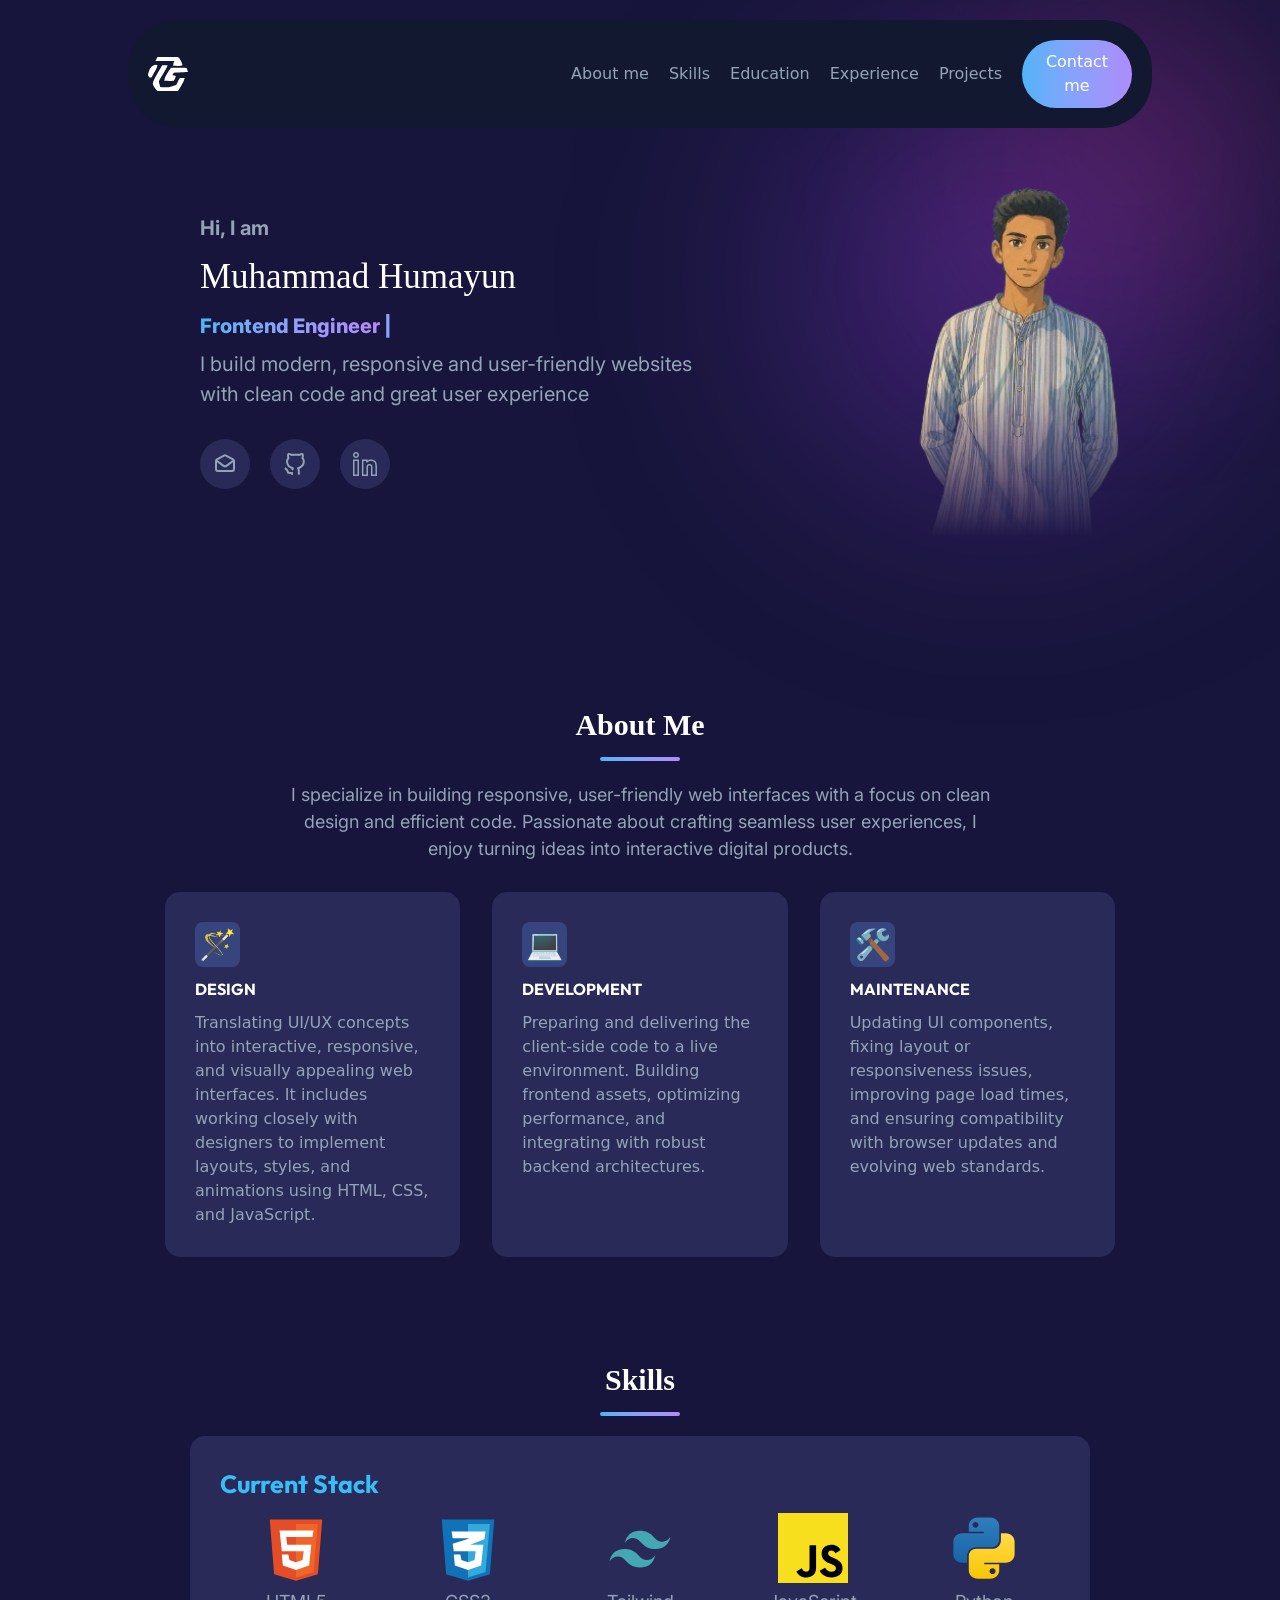
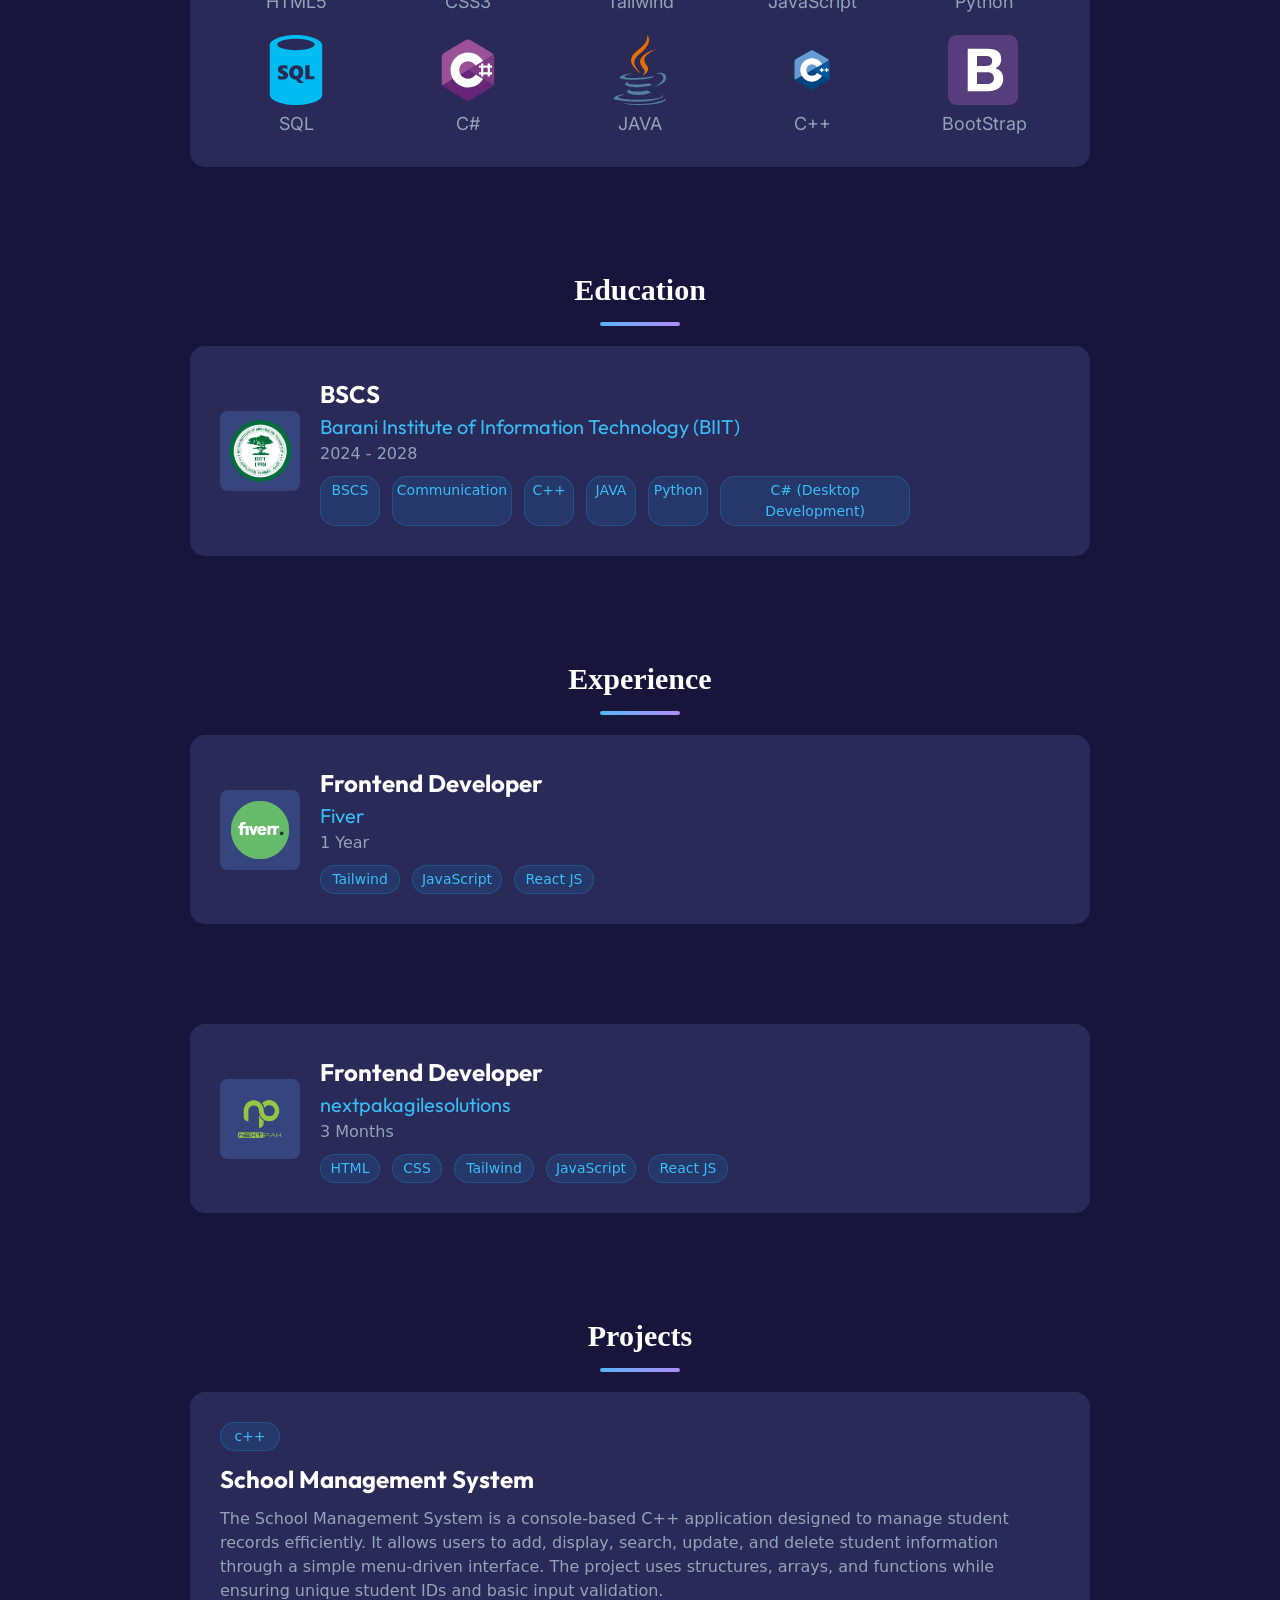
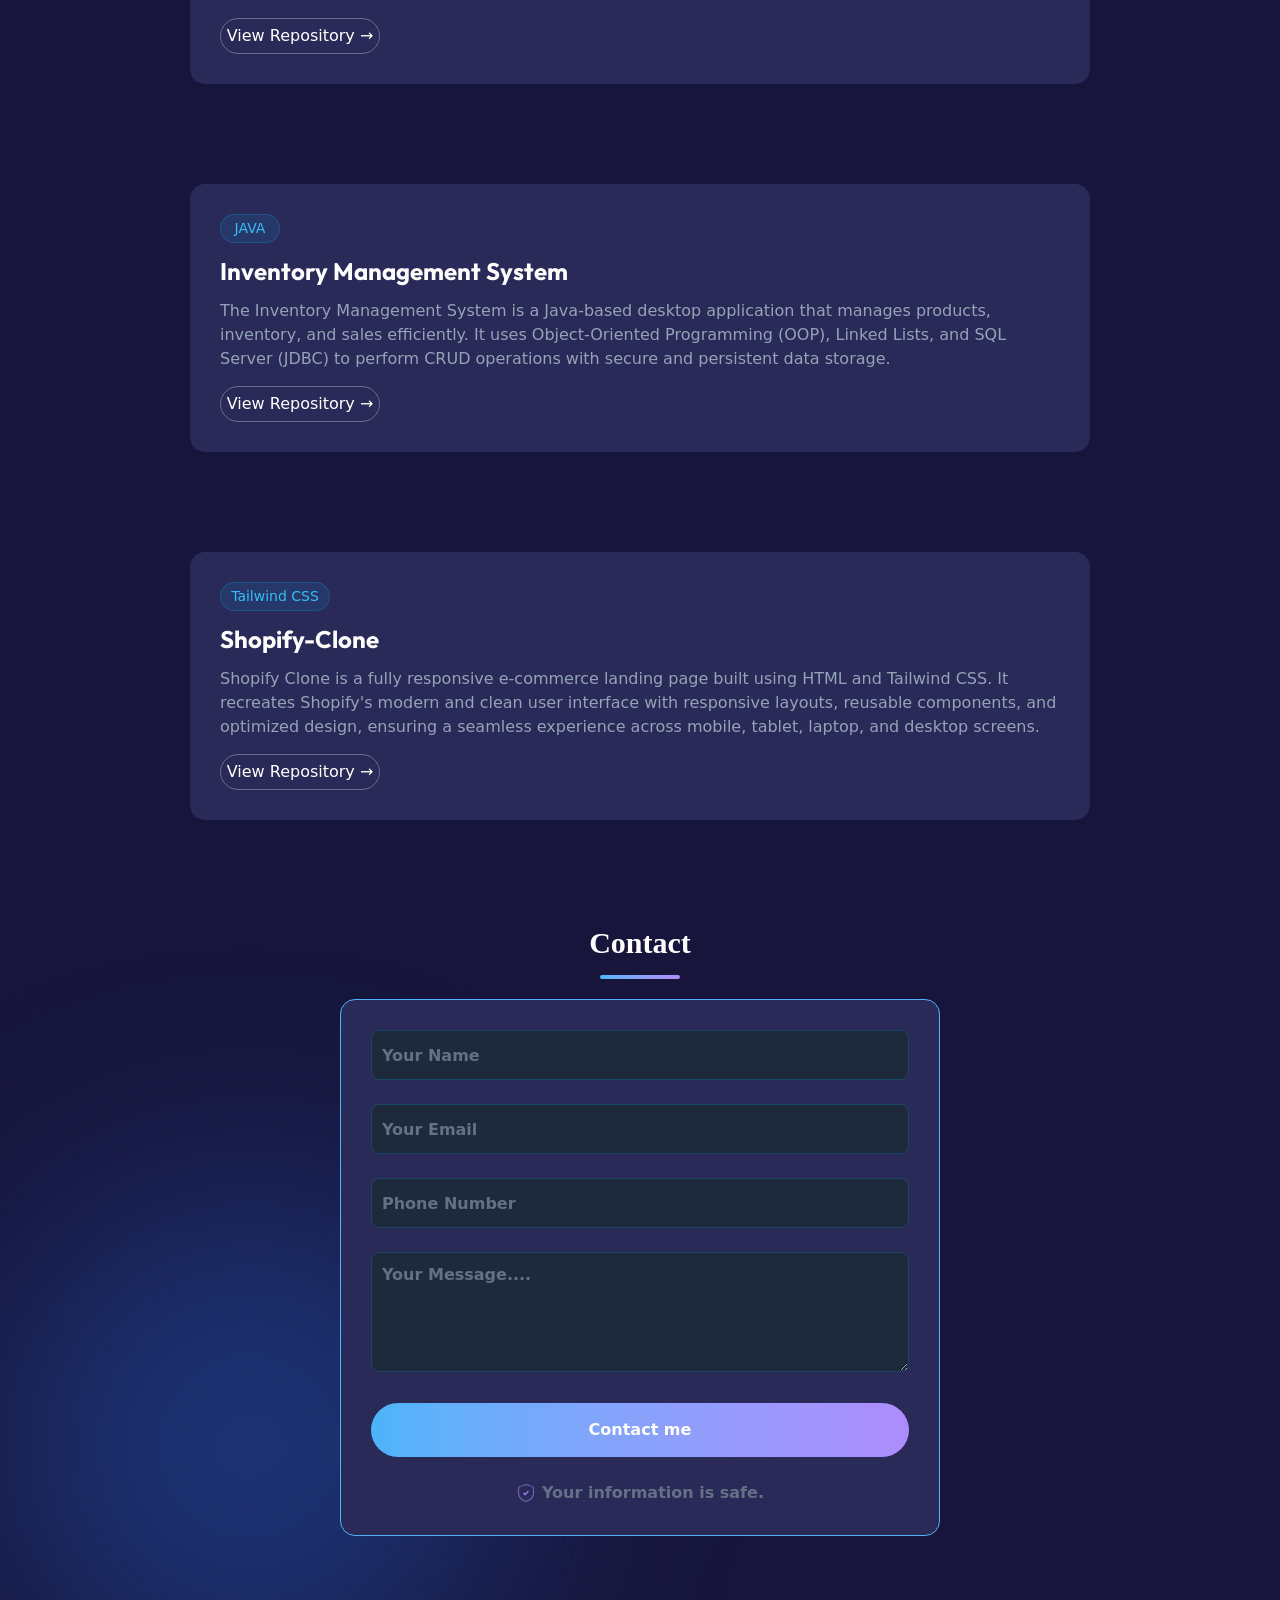
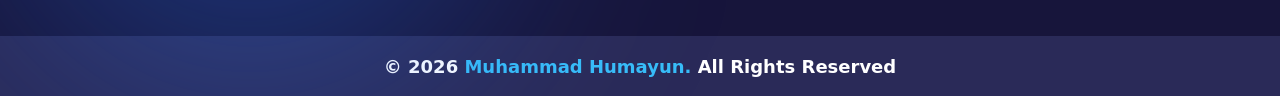
==== commit a60aaff2: "update portfolio animations" ====
--- a/index.html
+++ b/index.html
@@ -92,20 +92,24 @@
                 class="top-[-60px] flex flex-col items-center xl:items-start relative sm:top-[-155px] left-[-205px] xl:top-0 xl:left-0">
                 <div class="flex flex-col items-center xl:items-start">
                     <p class="text-[15px] font-[inter] text-[#94a3b8] sm:text-[20px] pb-[8px] font-bold">Hi, I am</p>
-                    <p class="text-[20px] mb:text-[25px] font-[cherry_cream_soda] text-white sm:text-[35px] pb-[8px]">
+                    <p class="text-[20px] md:text-[25px] font-[cherry_cream_soda] text-white sm:text-[35px] pb-[8px]">
                         Muhammad Humayun
                     </p>
-                    <p
-                        class="text-[15px] bg-gradient-to-r from-[#4db4f9] to-[#b688fb] bg-clip-text text-transparent sm:text-[20px] font-[inter] font-extrabold pb-[8px]">
-                        Front-end Developer</p>
+                    <p class="text-[15px] sm:text-[20px] font-[inter] font-extrabold pb-[8px]">
+                        <span id="role"
+                            class="bg-gradient-to-r from-[#4db4f9] to-[#b688fb] bg-clip-text text-transparent"></span>
+
+                        <span
+                            class="bg-gradient-to-r from-[#4db4f9] to-[#b688fb] bg-clip-text text-transparent animate-pulse">|</span>
+                    </p>
                     <p class="text-[15px] font-[inter] text-[#94a3b8] sm:text-[20px] w-[70%] text-center xl:text-start">
                         I build modern, responsive and user-friendly websites with clean code and great user experience
                     </p>
                 </div>
                 <div class="flex mt-[30px]">
                     <div class="w-[50px] mr-[20px] p-[13px] rounded-[50px] bg-[#2a2a58]">
-                        <a href="https://mail.google.com/" target="_blank"><img
-                                src="./Icons/email-open-svgrepo-com.svg" alt=""></a>
+                        <a href="https://mail.google.com/" target="_blank"><img src="./Icons/email-open-svgrepo-com.svg"
+                                alt=""></a>
                     </div>
                     <div class="w-[50px] mr-[20px] p-[13px] rounded-[50px] bg-[#2a2a58]">
                         <a href="https://github.com/HumayunCoder" target="_blank"><img
@@ -653,5 +657,51 @@
         once: false,
     });
 </script>
+<script>
+    const roles = [
+        "Frontend Engineer",
+        "Web Developer",
+        "React Developer"
+    ];
+
+    const role = document.getElementById("role");
+
+    let roleIndex = 0;
+    let charIndex = 0;
+    let deleting = false;
+
+    function typeEffect() {
+
+        const currentRole = roles[roleIndex];
+
+        if (!deleting) {
+            role.textContent = currentRole.substring(0, charIndex + 1);
+            charIndex++;
+
+            if (charIndex === currentRole.length) {
+                deleting = true;
+
+                setTimeout(typeEffect, 1500);
+                return;
+            }
+
+        } else {
+            role.textContent = currentRole.substring(0, charIndex - 1);
+            charIndex--;
+
+            if (charIndex === 0) {
+                deleting = false;
+                roleIndex = (roleIndex + 1) % roles.length;
+
+                setTimeout(typeEffect, 500);
+                return;
+            }
+        }
+
+        setTimeout(typeEffect, deleting ? 60 : 100);
+    }
+
+    typeEffect();
+</script>
 
 </html>
